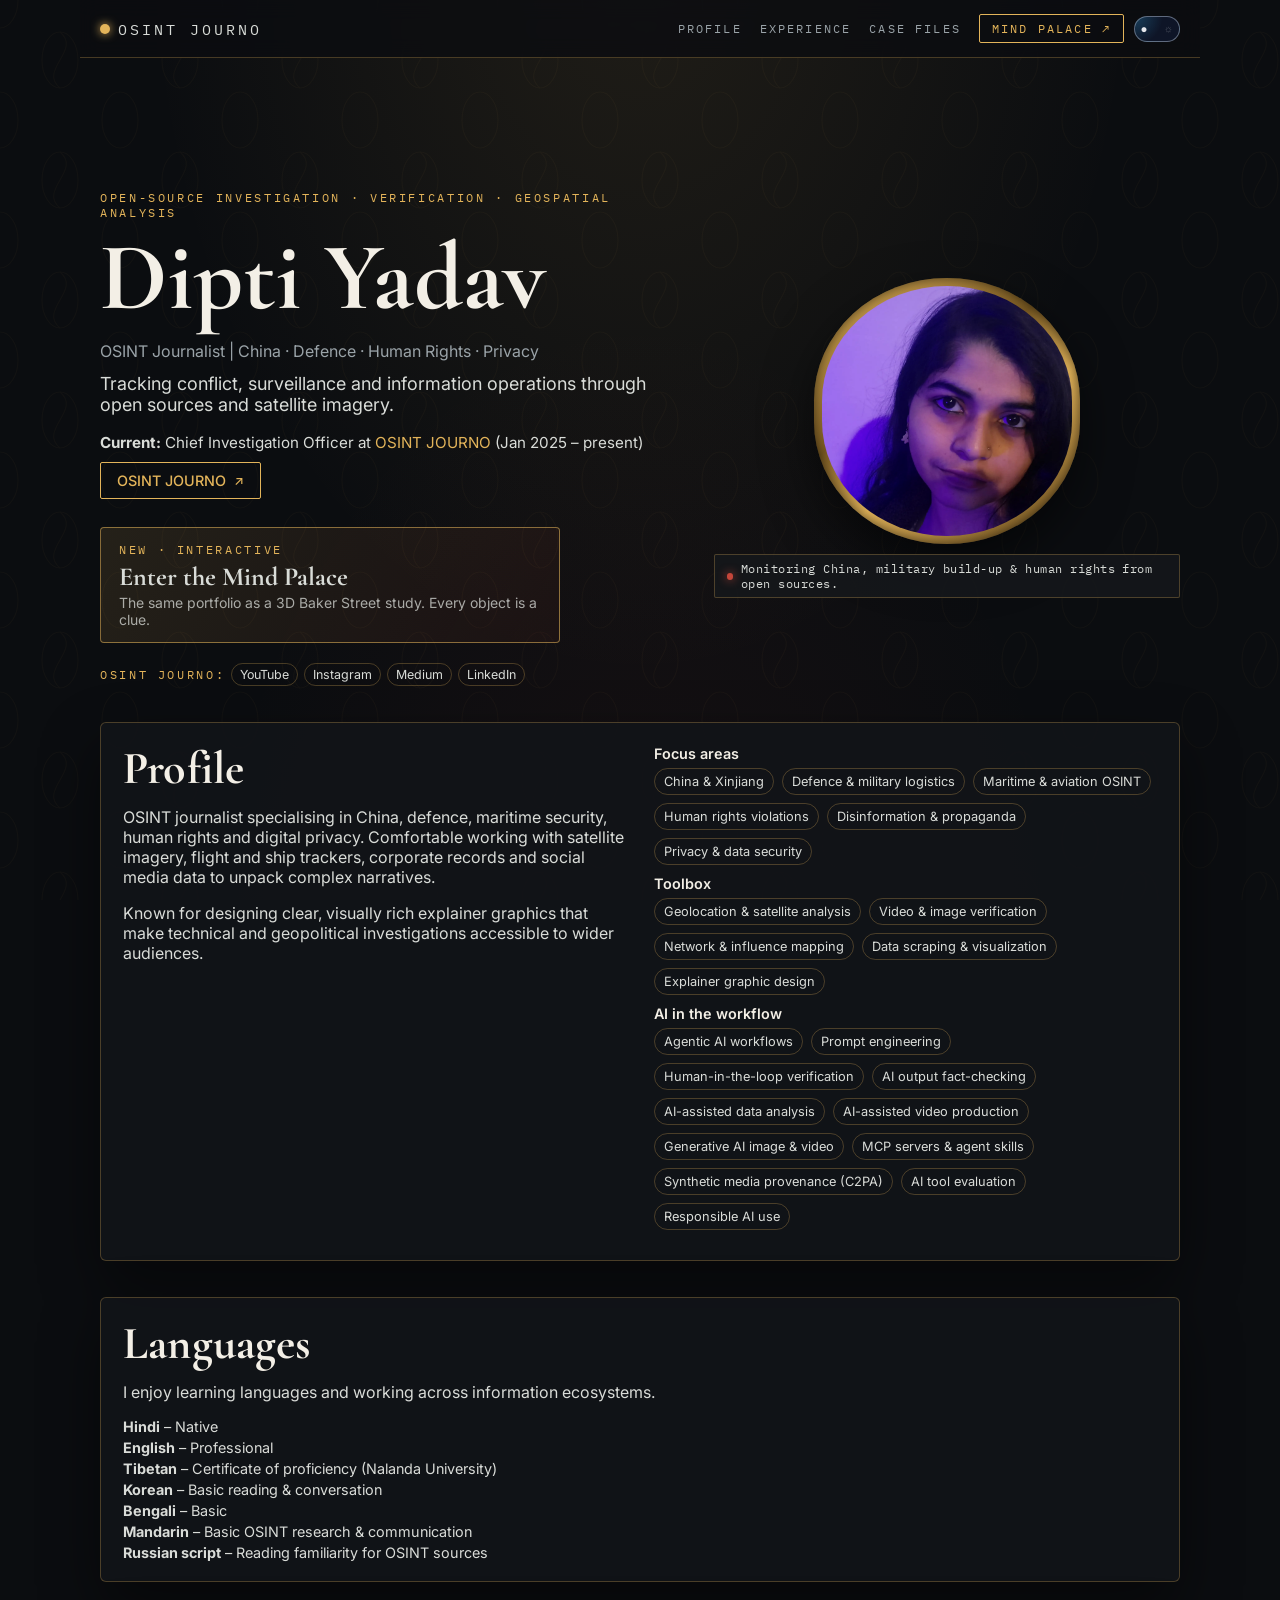
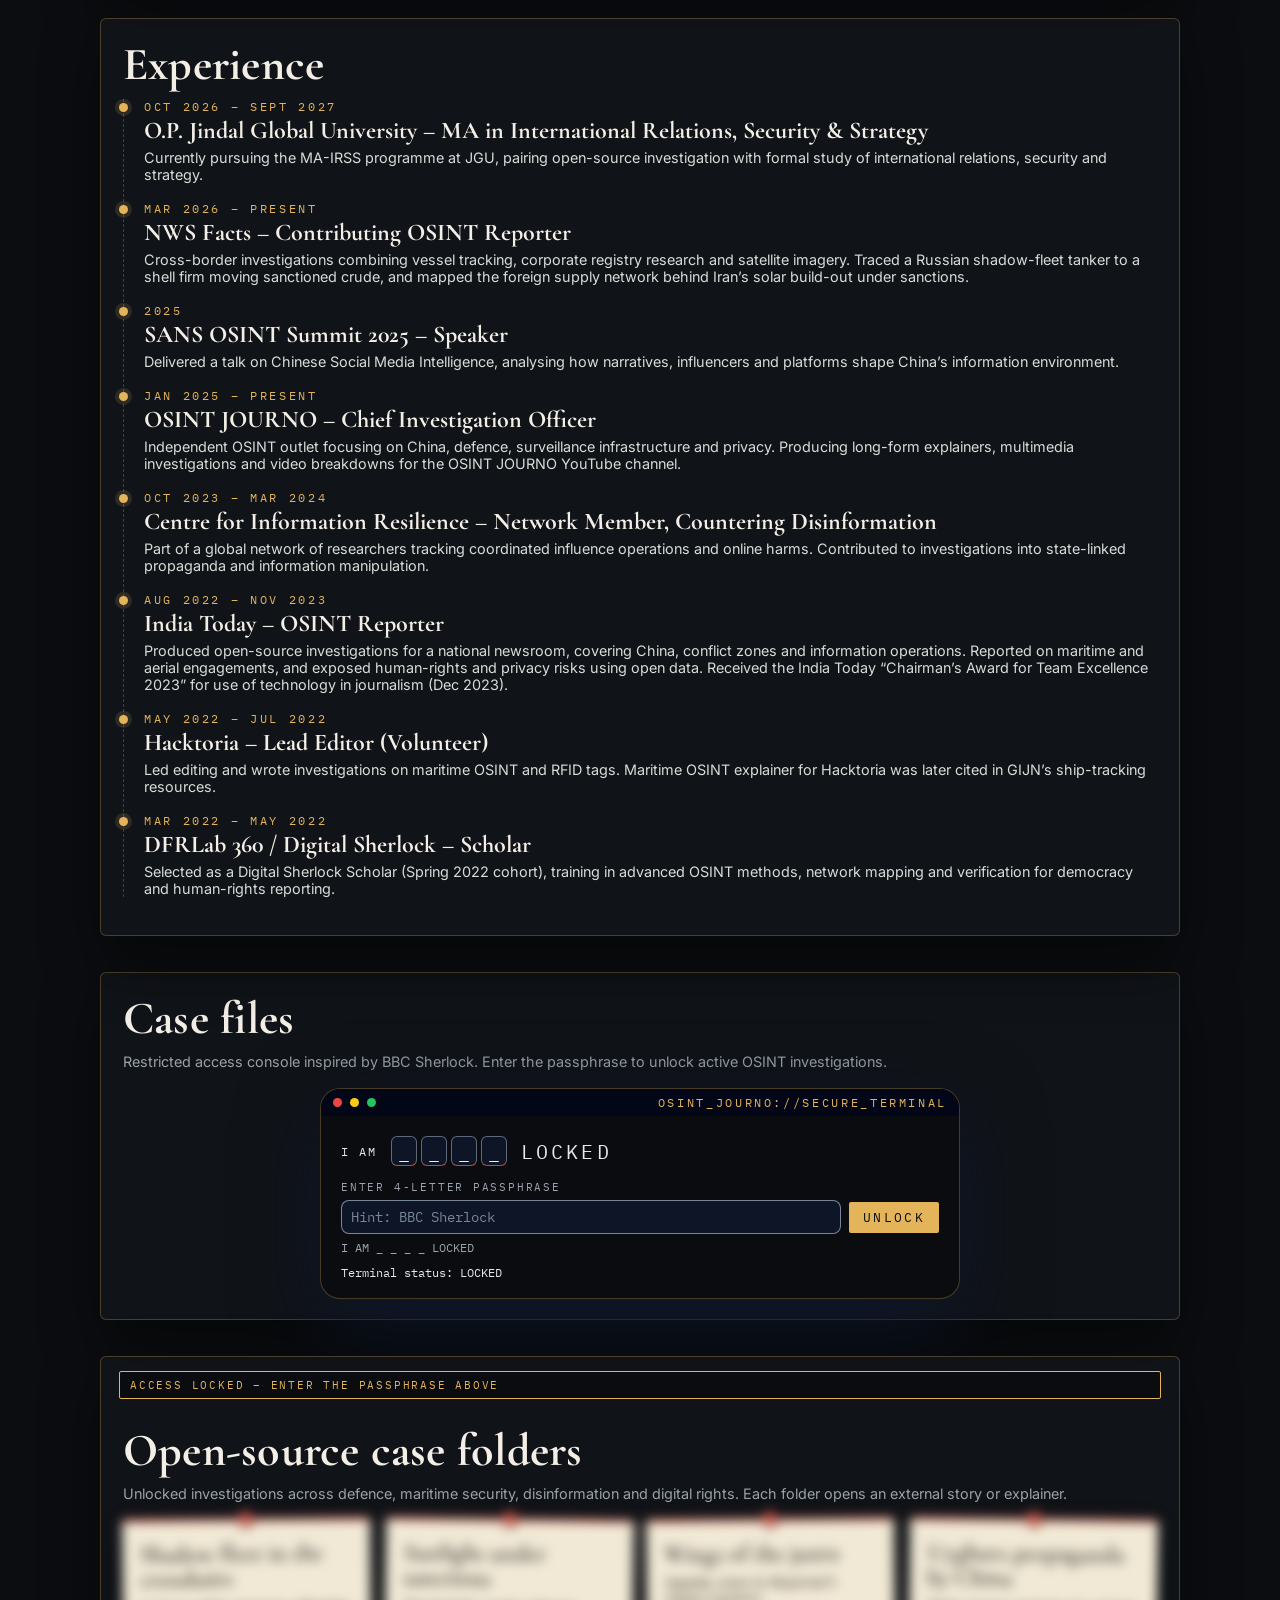
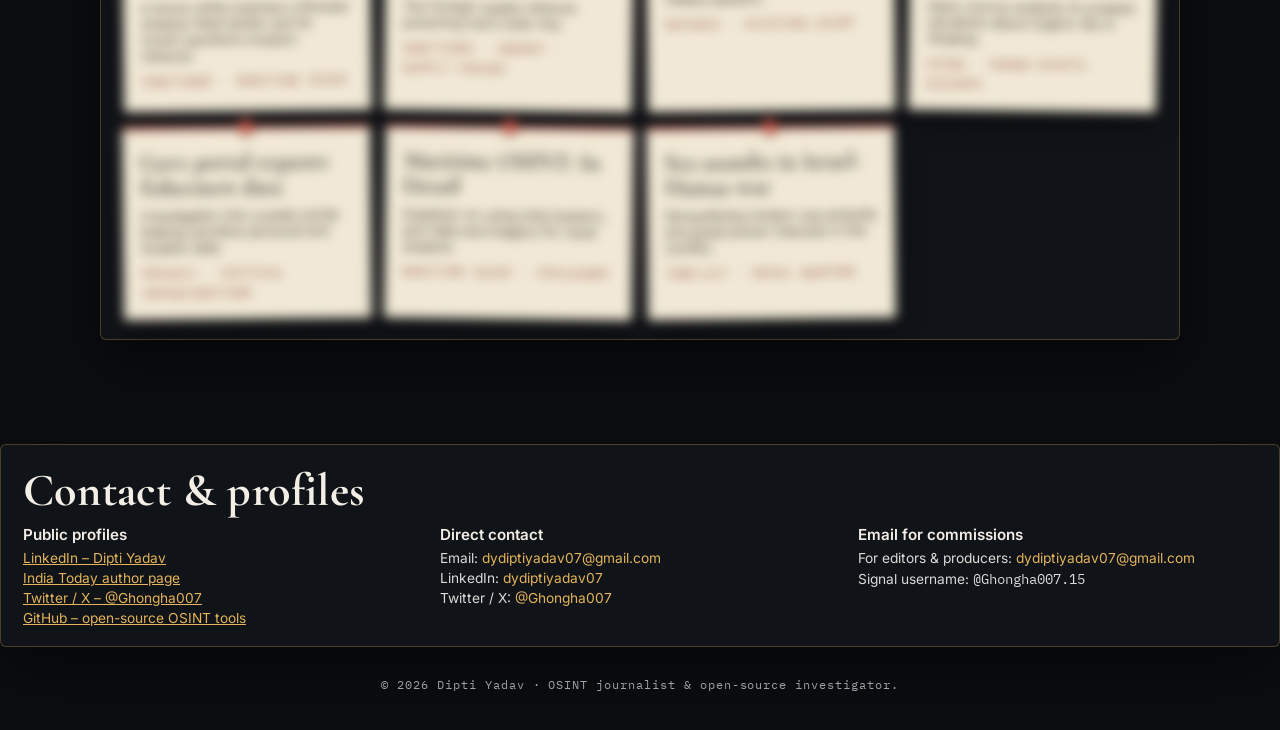
==== index.html @ 2a4a342b "Cache-bust stylesheets so browsers load the new look Co-Authored-By: Claude Opus 5.5 <noreply@anthro" ====
<!DOCTYPE html>
<html lang="en" data-theme="dark">
<head>
  <meta charset="UTF-8" />
  <meta name="viewport" content="width=device-width, initial-scale=1" />
  <title>Dipti Yadav | OSINT Journalist &amp; Open-Source Investigator</title>
  <link rel="preconnect" href="https://fonts.googleapis.com" />
  <link rel="preconnect" href="https://fonts.gstatic.com" crossorigin />
  <link href="https://fonts.googleapis.com/css2?family=Cormorant+Garamond:ital,wght@0,500;0,700;1,500&amp;family=Inter:wght@400;500;600;700&amp;family=IBM+Plex+Mono:wght@400;500&amp;display=swap" rel="stylesheet" />
  <link rel="stylesheet" href="styles.css?v=bakerstreet-1" />
</head>
<body>
  <header class="top-nav">
    <div class="logo-mark">
      <span class="logo-dot"></span>
      <span class="logo-text">OSINT JOURNO</span>
    </div>
    <nav class="nav-links">
      <a href="#profile">Profile</a>
      <a href="#experience">Experience</a>
      <a href="#cases-lock">Case files</a>
      <a class="nav-palace" href="baker-street/">Mind Palace ↗</a>
    </nav>
    <button class="theme-toggle" id="theme-toggle" aria-label="Toggle dark or light mode">
      <span class="theme-icon theme-icon--moon">●</span>
      <span class="theme-icon theme-icon--sun">☼</span>
    </button>
  </header>

  <main>
    <section class="hero" id="top">
      <div class="hero-text">
        <p class="eyebrow">Open-Source Investigation · Verification · Geospatial Analysis</p>
        <h1>Dipti Yadav</h1>
        <p class="role">OSINT Journalist | China · Defence · Human Rights · Privacy</p>
        <p class="tagline">Tracking conflict, surveillance and information operations through open sources and satellite imagery.</p>
        <div class="hero-meta">
          <p class="current-role"><strong>Current:</strong> Chief Investigation Officer at <span class="highlight">OSINT JOURNO</span> (Jan 2025 – present)</p>
          <a class="primary-link" href="https://www.osintjourno.com/" target="_blank" rel="noopener noreferrer">
            OSINT JOURNO
          </a>
          <a class="palace-link" href="baker-street/">
            <span class="palace-kicker">New · interactive</span>
            <span class="palace-title">Enter the Mind Palace</span>
            <span class="palace-sub">The same portfolio as a 3D Baker Street study. Every object is a clue.</span>
          </a>
          <div class="org-social">
            <span class="org-label">OSINT JOURNO:</span>
            <a class="pill-link" href="https://youtube.com/@osint_journo" target="_blank" rel="noopener noreferrer">YouTube</a>
            <a class="pill-link" href="https://www.instagram.com/osint_journo/" target="_blank" rel="noopener noreferrer">Instagram</a>
            <a class="pill-link" href="https://medium.com/osint-journo" target="_blank" rel="noopener noreferrer">Medium</a>
            <a class="pill-link" href="https://www.linkedin.com/company/osint-journo" target="_blank" rel="noopener noreferrer">LinkedIn</a>
          </div>
        </div>
      </div>
      <div class="hero-photo">
        <div class="photo-frame">
          <img src="diptiya.jpg" alt="Portrait of Dipti Yadav" loading="lazy" />
        </div>
        <div class="photo-caption">
          <span class="dot dot--live"></span>
          <span>Monitoring China, military build-up &amp; human rights from open sources.</span>
        </div>
      </div>
    </section>

    <section id="profile" class="panel panel--split">
      <div>
        <h2>Profile</h2>
        <p>OSINT journalist specialising in China, defence, maritime security, human rights and digital privacy. Comfortable working with satellite imagery, flight and ship trackers, corporate records and social media data to unpack complex narratives.</p>
        <p>Known for designing clear, visually rich explainer graphics that make technical and geopolitical investigations accessible to wider audiences.</p>
      </div>
      <div class="chip-grid">
        <h3>Focus areas</h3>
        <div class="chip-row">
          <span class="chip">China &amp; Xinjiang</span>
          <span class="chip">Defence &amp; military logistics</span>
          <span class="chip">Maritime &amp; aviation OSINT</span>
          <span class="chip">Human rights violations</span>
          <span class="chip">Disinformation &amp; propaganda</span>
          <span class="chip">Privacy &amp; data security</span>
        </div>
        <h3>Toolbox</h3>
        <div class="chip-row">
          <span class="chip">Geolocation &amp; satellite analysis</span>
          <span class="chip">Video &amp; image verification</span>
          <span class="chip">Network &amp; influence mapping</span>
          <span class="chip">Data scraping &amp; visualization</span>
          <span class="chip">Explainer graphic design</span>
        </div>
        <h3>AI in the workflow</h3>
        <div class="chip-row">
          <span class="chip">Agentic AI workflows</span>
          <span class="chip">Prompt engineering</span>
          <span class="chip">Human-in-the-loop verification</span>
          <span class="chip">AI output fact-checking</span>
          <span class="chip">AI-assisted data analysis</span>
          <span class="chip">AI-assisted video production</span>
          <span class="chip">Generative AI image &amp; video</span>
          <span class="chip">MCP servers &amp; agent skills</span>
          <span class="chip">Synthetic media provenance (C2PA)</span>
          <span class="chip">AI tool evaluation</span>
          <span class="chip">Responsible AI use</span>
        </div>
      </div>
    </section>

    <section id="languages" class="panel panel--languages">
      <div>
        <h2>Languages</h2>
        <p>I enjoy learning languages and working across information ecosystems.</p>
        <ul class="language-list">
          <li><strong>Hindi</strong> – Native</li>
          <li><strong>English</strong> – Professional</li>
          <li><strong>Tibetan</strong> – Certificate of proficiency (Nalanda University)</li>
          <li><strong>Korean</strong> – Basic reading &amp; conversation</li>
          <li><strong>Bengali</strong> – Basic</li>
          <li><strong>Mandarin</strong> – Basic OSINT research &amp; communication</li>
          <li><strong>Russian script</strong> – Reading familiarity for OSINT sources</li>
        </ul>
      </div>
    </section>

    <section id="experience" class="panel panel--timeline">
      <h2>Experience</h2>
      <ol class="timeline">
        <li class="timeline-item">
          <div class="timeline-date">Oct 2026 – Sept 2027</div>
          <div class="timeline-content">
            <h3>O.P. Jindal Global University – MA in International Relations, Security &amp; Strategy</h3>
            <p>Currently pursuing the MA-IRSS programme at JGU, pairing open-source investigation with formal study of international relations, security and strategy.</p>
          </div>
        </li>
        <li class="timeline-item">
          <div class="timeline-date">Mar 2026 – Present</div>
          <div class="timeline-content">
            <h3>NWS Facts – Contributing OSINT Reporter</h3>
            <p>Cross-border investigations combining vessel tracking, corporate registry research and satellite imagery. Traced a Russian shadow-fleet tanker to a shell firm moving sanctioned crude, and mapped the foreign supply network behind Iran’s solar build-out under sanctions.</p>
          </div>
        </li>
        <li class="timeline-item">
          <div class="timeline-date">2025</div>
          <div class="timeline-content">
            <h3>SANS OSINT Summit 2025 – Speaker</h3>
            <p>Delivered a talk on Chinese Social Media Intelligence, analysing how narratives, influencers and platforms shape China’s information environment.</p>
          </div>
        </li>
        <li class="timeline-item">
          <div class="timeline-date">Jan 2025 – Present</div>
          <div class="timeline-content">
            <h3>OSINT JOURNO – Chief Investigation Officer</h3>
            <p>Independent OSINT outlet focusing on China, defence, surveillance infrastructure and privacy. Producing long-form explainers, multimedia investigations and video breakdowns for the OSINT JOURNO YouTube channel.</p>
          </div>
        </li>
        <li class="timeline-item">
          <div class="timeline-date">Oct 2023 – Mar 2024</div>
          <div class="timeline-content">
            <h3>Centre for Information Resilience – Network Member, Countering Disinformation</h3>
            <p>Part of a global network of researchers tracking coordinated influence operations and online harms. Contributed to investigations into state-linked propaganda and information manipulation.</p>
          </div>
        </li>
        <li class="timeline-item">
          <div class="timeline-date">Aug 2022 – Nov 2023</div>
          <div class="timeline-content">
            <h3>India Today – OSINT Reporter</h3>
            <p>Produced open-source investigations for a national newsroom, covering China, conflict zones and information operations. Reported on maritime and aerial engagements, and exposed human-rights and privacy risks using open data. Received the India Today “Chairman’s Award for Team Excellence 2023” for use of technology in journalism (Dec 2023).</p>
          </div>
        </li>
        <li class="timeline-item">
          <div class="timeline-date">May 2022 – Jul 2022</div>
          <div class="timeline-content">
            <h3>Hacktoria – Lead Editor (Volunteer)</h3>
            <p>Led editing and wrote investigations on maritime OSINT and RFID tags. Maritime OSINT explainer for Hacktoria was later cited in <a href="https://gijn.org/resource/tracking-ships-at-sea/" target="_blank" rel="noopener noreferrer">GIJN’s ship-tracking resources</a>.</p>
          </div>
        </li>
        <li class="timeline-item">
          <div class="timeline-date">Mar 2022 – May 2022</div>
          <div class="timeline-content">
            <h3>DFRLab 360 / Digital Sherlock – Scholar</h3>
            <p>Selected as a Digital Sherlock Scholar (Spring 2022 cohort), training in advanced OSINT methods, network mapping and verification for democracy and human-rights reporting.</p>
          </div>
        </li>
      </ol>
    </section>

    <section id="cases-lock" class="panel panel--lock">
      <div class="lock-header">
        <h2>Case files</h2>
        <p>Restricted access console inspired by BBC Sherlock. Enter the passphrase to unlock active OSINT investigations.</p>
      </div>
      <div class="terminal-monitor">
        <div class="monitor-frame">
          <div class="monitor-topbar">
            <span class="led led--red"></span>
            <span class="led led--amber"></span>
            <span class="led led--green"></span>
            <span class="monitor-title">OSINT_JOURNO://SECURE_TERMINAL</span>
          </div>
          <div class="monitor-screen">
            <div class="sherlocked">
              <p class="sherlocked-prefix">I AM</p>
              <div class="sherlocked-grid" aria-hidden="true">
                <span class="letter-slot">_</span>
                <span class="letter-slot">_</span>
                <span class="letter-slot">_</span>
                <span class="letter-slot">_</span>
                <span class="locked-word">LOCKED</span>
              </div>
            </div>
            <form id="unlock-form" class="unlock-form" autocomplete="off">
              <label for="passcode">Enter 4-letter passphrase</label>
              <div class="unlock-row">
                <input type="password" id="passcode" name="passcode" maxlength="4" placeholder="Hint: BBC Sherlock" required />
                <button type="submit">Unlock</button>
              </div>
              <p class="hint">I AM&nbsp;<span class="hint-underscore">_ _ _ _</span>&nbsp;LOCKED</p>
            </form>
            <p class="lock-status" id="lock-status">Terminal status: LOCKED</p>
          </div>
        </div>
      </div>
    </section>

    <section id="case-files" class="panel panel--cases is-locked">
      <h2>Open-source case folders</h2>
      <p class="cases-intro">Unlocked investigations across defence, maritime security, disinformation and digital rights. Each folder opens an external story or explainer.</p>
      <div class="folder-grid">
        <a class="folder" href="https://www.nwsfacts.com/osint/shadow-fleet-in-the-crosshairs-a-drone-strike-exposes-a-global-sanctions-evasion-network" target="_blank" rel="noopener noreferrer">
          <div class="folder-icon">
            <span class="folder-tab"></span>
            <span class="folder-body"></span>
          </div>
          <div class="folder-text">
            <h3>Shadow fleet in the crosshairs</h3>
            <p>A drone strike exposes a Russian shadow-fleet tanker and its covert sanctions-evasion network.</p>
            <span class="folder-tag">Sanctions · Maritime OSINT</span>
          </div>
        </a>

        <a class="folder" href="https://www.nwsfacts.com/osint/sunlight-under-sanctions-the-foreign-network-powering-irans-solar-rise" target="_blank" rel="noopener noreferrer">
          <div class="folder-icon">
            <span class="folder-tab"></span>
            <span class="folder-body"></span>
          </div>
          <div class="folder-text">
            <h3>Sunlight under sanctions</h3>
            <p>The foreign supply network powering Iran’s solar rise.</p>
            <span class="folder-tag">Sanctions · Energy · Supply chains</span>
          </div>
        </a>

        <a class="folder" href="https://medium.com/osint-journo/wings-of-the-junta-satellite-clues-to-myanmars-military-backers-c526998a5444" target="_blank" rel="noopener noreferrer">
          <div class="folder-icon">
            <span class="folder-tab"></span>
            <span class="folder-body"></span>
          </div>
          <div class="folder-text">
            <h3>Wings of the junta</h3>
            <p>Satellite clues to Myanmar’s military backers.</p>
            <span class="folder-tag">Defence · Aviation OSINT</span>
          </div>
        </a>

        <a class="folder" href="https://www.indiatoday.in/amp/world/story/china-propaganda-videos-uyghurs-youtube-2005919-2022-09-28" target="_blank" rel="noopener noreferrer">
          <div class="folder-icon">
            <span class="folder-tab"></span>
            <span class="folder-body"></span>
          </div>
          <div class="folder-text">
            <h3>Uyghurs propaganda by China</h3>
            <p>Open-source analysis of scripted narratives about Uyghur life in Xinjiang.</p>
            <span class="folder-tag">China · Human rights · Disinfo</span>
          </div>
        </a>

        <a class="folder" href="https://medium.com/osint-journo/realcraft-portal-exposes-sensitive-fishermen-data-raising-major-privacy-and-security-alarms-55a81954d3d6" target="_blank" rel="noopener noreferrer">
          <div class="folder-icon">
            <span class="folder-tab"></span>
            <span class="folder-body"></span>
          </div>
          <div class="folder-text">
            <h3>Govt portal exposes fishermen data</h3>
            <p>Investigation into a public portal leaking sensitive personal and location data.</p>
            <span class="folder-tag">Privacy · Critical infrastructure</span>
          </div>
        </a>

        <a class="folder" href="https://medium.com/osint-journo/maritime-osint-in-detail-part-ii-6b6c1a420129" target="_blank" rel="noopener noreferrer">
          <div class="folder-icon">
            <span class="folder-tab"></span>
            <span class="folder-body"></span>
          </div>
          <div class="folder-text">
            <h3>Maritime OSINT: In Detail</h3>
            <p>Explainer on using ship trackers, port data and imagery for naval analysis.</p>
            <span class="folder-tag">Maritime OSINT · Explainer</span>
          </div>
        </a>

        <a class="folder" href="https://www.indiatoday.in/world/story/sea-assaults-israel-hamas-war-us-russia-china-support-warfare-2457977-2023-11-04" target="_blank" rel="noopener noreferrer">
          <div class="folder-icon">
            <span class="folder-tab"></span>
            <span class="folder-body"></span>
          </div>
          <div class="folder-text">
            <h3>Sea assaults in Israel-Hamas war</h3>
            <p>Demystifying modern sea assaults and great-power interests in the conflict.</p>
            <span class="folder-tag">Conflict · Naval warfare</span>
          </div>
        </a>
      </div>
    </section>
  </main>

  <section id="contact" class="panel panel--contact">
    <h2>Contact &amp; profiles</h2>
    <div class="contact-grid">
      <div class="contact-block">
        <h3>Public profiles</h3>
        <ul class="contact-list">
          <li><a href="https://in.linkedin.com/in/dydiptiyadav07" target="_blank" rel="noopener noreferrer">LinkedIn – Dipti Yadav</a></li>
          <li><a href="https://www.indiatoday.in/author/dipti-yadav" target="_blank" rel="noopener noreferrer">India Today author page</a></li>
          <li><a href="https://x.com/Ghongha007" target="_blank" rel="noopener noreferrer">Twitter / X – @Ghongha007</a></li>
          <li><a href="https://github.com/Ghongha007" target="_blank" rel="noopener noreferrer">GitHub – open-source OSINT tools</a></li>
        </ul>
      </div>
      <div class="contact-block">
        <h3>Direct contact</h3>
        <p class="contact-detail">Email: <a href="mailto:dydiptiyadav07@gmail.com">dydiptiyadav07@gmail.com</a></p>
        <p class="contact-detail">LinkedIn: <a href="https://in.linkedin.com/in/dydiptiyadav07" target="_blank" rel="noopener noreferrer">dydiptiyadav07</a></p>
        <p class="contact-detail">Twitter / X: <a href="https://x.com/Ghongha007" target="_blank" rel="noopener noreferrer">@Ghongha007</a></p>
      </div>
      <div class="contact-block">
        <h3>Email for commissions</h3>
        <p class="contact-detail">For editors &amp; producers: <a href="mailto:dydiptiyadav07@gmail.com">dydiptiyadav07@gmail.com</a></p>
        <p class="contact-detail">Signal username: <span class="mono">@Ghongha007.15</span></p>
      </div>
    </div>
  </section>

  <footer class="site-footer">
    <p>© <span id="year"></span> Dipti Yadav · OSINT journalist &amp; open-source investigator.</p>
  </footer>

  <script src="script.js"></script>
</body>
</html>
---- styles.css ----
:root {
  --font-sans: "Space Grotesk", system-ui, -apple-system, BlinkMacSystemFont, "Segoe UI", sans-serif;
  --font-mono: "IBM Plex Mono", ui-monospace, SFMono-Regular, Menlo, Monaco, Consolas, "Liberation Mono", "Courier New", monospace;

  --radius-lg: 18px;
  --radius-md: 12px;
  --border-subtle: 1px solid rgba(148, 163, 184, 0.4);

  --shadow-soft: 0 18px 60px rgba(15, 23, 42, 0.65);
}

html[data-theme="dark"] {
  --bg: radial-gradient(circle at top, #0b1120 0, #020617 55%, #000 100%);
  --bg-elevated: rgba(15, 23, 42, 0.95);
  --bg-soft: rgba(15, 23, 42, 0.75);
  --text: #e5e7eb;
  --text-strong: #f9fafb;
  --muted: #9ca3af;
  --accent: #38bdf8;
  --accent-soft: rgba(56, 189, 248, 0.18);
  --accent-strong: #f97316;
  --border: rgba(148, 163, 184, 0.55);
}

html[data-theme="light"] {
  --bg: radial-gradient(circle at top, #e0f2fe 0, #f9fafb 55%, #e5e7eb 100%);
  --bg-elevated: rgba(255, 255, 255, 0.96);
  --bg-soft: rgba(241, 245, 249, 0.9);
  --text: #111827;
  --text-strong: #020617;
  --muted: #4b5563;
  --accent: #0f766e;
  --accent-soft: rgba(15, 118, 110, 0.12);
  --accent-strong: #b91c1c;
  --border: rgba(148, 163, 184, 0.5);
}

* {
  box-sizing: border-box;
}

body {
  margin: 0;
  min-height: 100vh;
  font-family: var(--font-sans);
  color: var(--text);
  background: var(--bg);
  background-attachment: fixed;
  -webkit-font-smoothing: antialiased;
}

img {
  max-width: 100%;
  display: block;
}

a {
  color: inherit;
  text-decoration: none;
}

a:hover {
  text-decoration: underline;
}

main {
  padding: 96px 20px 72px;
  max-width: 1120px;
  margin: 0 auto;
}

/* Top navigation --------------------------------------------------------- */

.top-nav {
  position: sticky;
  top: 0;
  z-index: 20;
  display: flex;
  align-items: center;
  justify-content: flex-start;
  padding: 14px 20px;
  max-width: 1120px;
  margin: 0 auto;
  backdrop-filter: blur(16px);
  background: linear-gradient(to bottom, rgba(15, 23, 42, 0.9), rgba(15, 23, 42, 0.6));
  border-bottom: 1px solid rgba(148, 163, 184, 0.35);
}

html[data-theme="light"] .top-nav {
  background: linear-gradient(to bottom, rgba(248, 250, 252, 0.98), rgba(248, 250, 252, 0.9));
}

.logo-mark {
  display: flex;
  align-items: center;
  gap: 8px;
  font-family: var(--font-mono);
  font-size: 0.95rem;
  letter-spacing: 0.12em;
  text-transform: uppercase;
}

.logo-dot {
  width: 10px;
  height: 10px;
  border-radius: 999px;
  background: radial-gradient(circle at 30% 30%, #fbbf24, #e11d48 60%, transparent 70%);
  box-shadow: 0 0 16px rgba(248, 250, 252, 0.9);
}

.nav-links {
  display: flex;
  align-items: center;
  gap: 18px;
  font-size: 0.9rem;
  margin-left: auto;
  margin-right: 10px;
}

.nav-links a {
  position: relative;
  text-transform: uppercase;
  letter-spacing: 0.18em;
  color: var(--muted);
}

.nav-links a::after {
  content: "";
  position: absolute;
  left: 0;
  bottom: -4px;
  width: 0;
  height: 2px;
  background: linear-gradient(90deg, var(--accent), var(--accent-strong));
  transition: width 0.18s ease-out;
}

.nav-links a:hover {
  color: var(--text-strong);
}

.nav-links a:hover::after {
  width: 100%;
}

.theme-toggle {
  border-radius: 999px;
  border: 1px solid rgba(148, 163, 184, 0.6);
  background: radial-gradient(circle at 0 0, rgba(56, 189, 248, 0.25), transparent 55%), rgba(15, 23, 42, 0.95);
  color: #e5e7eb;
  width: 46px;
  height: 26px;
  display: flex;
  align-items: center;
  justify-content: space-between;
  padding: 0 6px;
  cursor: pointer;
}

.theme-icon {
  font-size: 0.63rem;
  opacity: 0.3;
  transition: opacity 0.18s ease-out, transform 0.18s ease-out;
}

html[data-theme="dark"] .theme-icon--moon,
html[data-theme="light"] .theme-icon--sun {
  opacity: 1;
  transform: scale(1.15);
}

html[data-theme="light"] .theme-toggle {
  background: radial-gradient(circle at 100% 0, rgba(234, 179, 8, 0.25), transparent 55%), rgba(248, 250, 252, 0.98);
  color: #020617;
}

/* Hero ------------------------------------------------------------------- */

.hero {
  display: grid;
  grid-template-columns: minmax(0, 3fr) minmax(0, 2.4fr);
  gap: 32px;
  align-items: center;
  margin-top: 36px;
}

.eyebrow {
  font-family: var(--font-mono);
  font-size: 0.8rem;
  letter-spacing: 0.16em;
  text-transform: uppercase;
  color: var(--muted);
  margin: 0 0 12px;
}

.hero h1 {
  font-size: clamp(2.4rem, 3vw, 3rem);
  letter-spacing: 0.02em;
  margin: 0 0 4px;
  color: var(--text-strong);
}

.role {
  font-size: 1rem;
  margin: 0 0 12px;
  color: var(--muted);
}

.tagline {
  margin: 0 0 18px;
  max-width: 36rem;
}

.highlight {
  color: var(--accent);
}

.hero-meta {
  display: flex;
  flex-direction: column;
  gap: 10px;
  margin-top: 8px;
}

.current-role {
  margin: 0;
  font-size: 0.95rem;
}

.primary-link {
  align-self: flex-start;
  display: inline-flex;
  align-items: center;
  gap: 8px;
  padding: 9px 16px;
  border-radius: 999px;
  border: 1px solid rgba(56, 189, 248, 0.7);
  background: linear-gradient(135deg, rgba(56, 189, 248, 0.15), rgba(59, 130, 246, 0.1));
  font-size: 0.9rem;
  font-weight: 500;
}

.primary-link::after {
  content: "↗";
  font-size: 0.8rem;
}

.org-social {
  display: flex;
  flex-wrap: wrap;
  align-items: center;
  gap: 6px;
  margin-top: 4px;
  font-size: 0.78rem;
  color: var(--muted);
}

.org-label {
  font-family: var(--font-mono);
  text-transform: uppercase;
  letter-spacing: 0.14em;
  font-size: 0.7rem;
}

.pill-link {
  padding: 3px 8px;
  border-radius: 999px;
  border: 1px solid rgba(148, 163, 184, 0.6);
  background: rgba(15, 23, 42, 0.9);
}

html[data-theme="light"] .pill-link {
  background: rgba(248, 250, 252, 0.96);
}

.primary-link:hover {
  text-decoration: none;
  box-shadow: 0 10px 30px rgba(56, 189, 248, 0.28);
}

.hero-photo {
  display: flex;
  flex-direction: column;
  align-items: center;
  gap: 10px;
}

.photo-frame {
  border-radius: 999px;
  padding: 4px;
  background: radial-gradient(circle at 0 0, #38bdf8, transparent 55%), radial-gradient(circle at 100% 100%, #f97316, transparent 55%);
  box-shadow: 0 18px 55px rgba(15, 23, 42, 0.9);
}

.photo-frame img {
  border-radius: 999px;
  height: 250px;
  width: 250px;
  object-fit: cover;
}

.photo-caption {
  display: inline-flex;
  align-items: center;
  gap: 8px;
  padding: 6px 12px;
  border-radius: 999px;
  border: 1px solid rgba(148, 163, 184, 0.6);
  background: rgba(15, 23, 42, 0.92);
  font-size: 0.8rem;
}

html[data-theme="light"] .photo-caption {
  background: rgba(248, 250, 252, 0.96);
}

.dot {
  width: 7px;
  height: 7px;
  border-radius: 999px;
}

.dot--live {
  background: #22c55e;
  box-shadow: 0 0 0 4px rgba(34, 197, 94, 0.35);
}

/* Shared panels ---------------------------------------------------------- */

.panel {
  margin-top: 36px;
  padding: 22px 22px 20px;
  border-radius: var(--radius-lg);
  border: var(--border-subtle);
  border-color: var(--border);
  background: radial-gradient(circle at top left, rgba(56, 189, 248, 0.1), transparent 55%),
    radial-gradient(circle at bottom right, rgba(248, 250, 252, 0.05), transparent 60%), var(--bg-elevated);
  box-shadow: var(--shadow-soft);
}

.panel h2 {
  margin-top: 0;
  margin-bottom: 12px;
}

.panel--split {
  display: grid;
  grid-template-columns: minmax(0, 3fr) minmax(0, 3fr);
  gap: 28px;
}

.chip-grid h3 {
  margin: 0 0 6px;
  font-size: 0.9rem;
}

.chip-row {
  display: flex;
  flex-wrap: wrap;
  gap: 8px;
  margin-bottom: 10px;
}

.chip {
  font-size: 0.8rem;
  padding: 5px 9px;
  border-radius: 999px;
  border: 1px solid rgba(148, 163, 184, 0.6);
  background: rgba(15, 23, 42, 0.9);
}

html[data-theme="light"] .chip {
  background: rgba(248, 250, 252, 0.96);
}

/* Languages -------------------------------------------------------------- */

.panel--languages {
  display: flex;
  flex-direction: column;
}

.language-list {
  list-style: none;
  padding-left: 0;
  margin: 8px 0 0;
  display: grid;
  gap: 4px;
}

.language-list li {
  font-size: 0.9rem;
}

/* Timeline --------------------------------------------------------------- */

.panel--timeline {
  position: relative;
}

.timeline {
  list-style: none;
  padding-left: 0;
  margin: 0;
  border-left: 1px dashed rgba(148, 163, 184, 0.65);
}

.timeline-item {
  position: relative;
  padding-left: 20px;
  margin-bottom: 18px;
}

.timeline-item::before {
  content: "";
  position: absolute;
  left: -5px;
  top: 4px;
  width: 9px;
  height: 9px;
  border-radius: 999px;
  background: linear-gradient(135deg, var(--accent), var(--accent-strong));
  box-shadow: 0 0 0 4px rgba(56, 189, 248, 0.2);
}

.timeline-date {
  font-family: var(--font-mono);
  font-size: 0.8rem;
  color: var(--muted);
}

.timeline-content h3 {
  margin: 2px 0 4px;
  font-size: 1rem;
}

.timeline-content p {
  margin: 0;
  font-size: 0.9rem;
}

/* Sherlock lock console -------------------------------------------------- */

.panel--lock {
  display: flex;
  flex-direction: column;
  gap: 18px;
}

.lock-header p {
  margin: 6px 0 0;
  font-size: 0.9rem;
  color: var(--muted);
}

.terminal-monitor {
  display: flex;
  justify-content: center;
}

.monitor-frame {
  width: min(640px, 100%);
  border-radius: 20px;
  border: 1px solid rgba(15, 23, 42, 0.9);
  background: radial-gradient(circle at top, #020617 0, #020617 38%, #000 100%);
  box-shadow: 0 26px 80px rgba(15, 23, 42, 0.95);
  overflow: hidden;
}

html[data-theme="light"] .monitor-frame {
  border-color: rgba(15, 23, 42, 0.8);
}

.monitor-topbar {
  display: flex;
  align-items: center;
  gap: 8px;
  padding: 6px 12px;
  background: linear-gradient(to right, #020617, #020617);
  font-family: var(--font-mono);
  font-size: 0.75rem;
  color: #9ca3af;
}

.led {
  width: 9px;
  height: 9px;
  border-radius: 999px;
}

.led--red {
  background: #ef4444;
}

.led--amber {
  background: #facc15;
}

.led--green {
  background: #22c55e;
}

.monitor-title {
  margin-left: auto;
}

.monitor-screen {
  padding: 20px 20px 18px;
  font-family: var(--font-mono);
  color: #e5e7eb;
}

.sherlocked {
  display: flex;
  align-items: center;
  gap: 14px;
  margin-bottom: 14px;
}

.sherlocked-prefix {
  margin: 0;
  letter-spacing: 0.16em;
  text-transform: uppercase;
  font-size: 0.75rem;
}

.sherlocked-grid {
  display: inline-flex;
  align-items: center;
  gap: 4px;
  font-size: 1.25rem;
}

.letter-slot {
  display: inline-flex;
  align-items: center;
  justify-content: center;
  width: 26px;
  height: 30px;
  border-radius: 6px;
  border: 1px solid rgba(148, 163, 184, 0.6);
  background: rgba(15, 23, 42, 0.9);
}

.locked-word {
  margin-left: 10px;
  letter-spacing: 0.16em;
}

.unlock-form {
  margin-top: 6px;
}

.unlock-form label {
  display: block;
  font-size: 0.7rem;
  text-transform: uppercase;
  letter-spacing: 0.16em;
  margin-bottom: 6px;
  color: #9ca3af;
}

.unlock-row {
  display: flex;
  align-items: center;
  gap: 8px;
}

.unlock-row input[type="password"] {
  flex: 1;
  padding: 7px 9px;
  border-radius: 8px;
  border: 1px solid rgba(148, 163, 184, 0.8);
  background: rgba(15, 23, 42, 0.95);
  color: #e5e7eb;
  font-family: var(--font-mono);
  font-size: 0.85rem;
}

.unlock-row input::placeholder {
  color: rgba(148, 163, 184, 0.8);
}

.unlock-row button {
  padding: 7px 14px;
  border-radius: 8px;
  border: none;
  background: linear-gradient(135deg, var(--accent), var(--accent-strong));
  color: #f9fafb;
  font-family: var(--font-mono);
  font-size: 0.8rem;
  text-transform: uppercase;
  letter-spacing: 0.18em;
  cursor: pointer;
}

.unlock-row button:disabled {
  opacity: 0.7;
  cursor: default;
}

.hint {
  margin: 6px 0 0;
  font-size: 0.75rem;
  color: #9ca3af;
}

.lock-status {
  margin: 10px 0 0;
  font-size: 0.75rem;
  color: #e5e7eb;
}

.monitor-frame--unlocked {
  animation: monitor-unlock 260ms ease-out forwards;
  border-color: rgba(22, 163, 74, 0.9);
}

.monitor-frame--error {
  animation: monitor-shake 260ms ease-out;
}

@keyframes monitor-unlock {
  0% {
    box-shadow: 0 26px 80px rgba(22, 163, 74, 0.3);
  }
  100% {
    box-shadow: 0 26px 80px rgba(22, 163, 74, 0.7);
  }
}

@keyframes monitor-shake {
  0%,
  100% {
    transform: translateX(0);
  }
  20%,
  60% {
    transform: translateX(-10px);
  }
  40%,
  80% {
    transform: translateX(6px);
  }
}

/* Case folders ----------------------------------------------------------- */

.panel--cases {
  position: relative;
}

.cases-intro {
  margin-top: 4px;
  font-size: 0.9rem;
  color: var(--muted);
}

.folder-grid {
  margin-top: 16px;
  display: grid;
  grid-template-columns: repeat(auto-fit, minmax(240px, 1fr));
  gap: 14px;
}

.folder {
  position: relative;
  display: flex;
  gap: 10px;
  padding: 10px 10px 12px;
  border-radius: var(--radius-md);
  border: 1px solid rgba(148, 163, 184, 0.7);
  background: radial-gradient(circle at top left, rgba(56, 189, 248, 0.16), transparent 55%), var(--bg-soft);
  cursor: pointer;
  transition: transform 0.15s ease-out, box-shadow 0.15s ease-out, border-color 0.15s ease-out;
}

.folder:hover {
  text-decoration: none;
  transform: translateY(-3px);
  box-shadow: 0 14px 40px rgba(15, 23, 42, 0.8);
  border-color: var(--accent);
}

.folder-icon {
  position: relative;
  width: 36px;
  flex-shrink: 0;
}

.folder-tab {
  position: absolute;
  top: 0;
  left: 0;
  width: 24px;
  height: 10px;
  border-radius: 6px 6px 2px 2px;
  background: linear-gradient(135deg, #eab308, #f97316);
}

.folder-body {
  position: absolute;
  top: 6px;
  left: 0;
  width: 36px;
  height: 26px;
  border-radius: 4px;
  background: linear-gradient(145deg, #0f172a, #020617);
}

html[data-theme="light"] .folder-body {
  background: linear-gradient(145deg, #0f172a, #1f2937);
}

.folder-text h3 {
  margin: 0 0 4px;
  font-size: 0.95rem;
  color: var(--text-strong);
}

.folder-text p {
  margin: 0 0 6px;
  font-size: 0.82rem;
  color: var(--muted);
}

.folder-tag {
  font-size: 0.75rem;
  font-family: var(--font-mono);
  padding: 3px 7px;
  border-radius: 999px;
  background: rgba(15, 23, 42, 0.9);
  border: 1px solid rgba(148, 163, 184, 0.7);
}

html[data-theme="light"] .folder-tag {
  background: rgba(248, 250, 252, 0.96);
}

.panel--cases.is-locked .folder-grid {
  filter: blur(6px);
  pointer-events: none;
}

.panel--cases.is-locked::before {
  content: "ACCESS LOCKED – enter the passphrase above";
  position: absolute;
  inset: 14px 18px auto;
  padding: 6px 10px;
  border-radius: 999px;
  font-family: var(--font-mono);
  font-size: 0.7rem;
  letter-spacing: 0.16em;
  text-transform: uppercase;
  background: linear-gradient(90deg, rgba(15, 23, 42, 0.95), rgba(15, 23, 42, 0.7));
  border: 1px solid rgba(248, 250, 252, 0.1);
}

html[data-theme="light"] .panel--cases.is-locked::before {
  background: linear-gradient(90deg, rgba(248, 250, 252, 0.98), rgba(248, 250, 252, 0.9));
}

/* Contact ---------------------------------------------------------------- */

.panel--contact {
  margin-top: 32px;
}

.contact-grid {
  display: grid;
  grid-template-columns: repeat(auto-fit, minmax(220px, 1fr));
  gap: 18px;
}

.contact-block h3 {
  margin-top: 0;
  margin-bottom: 6px;
  font-size: 0.95rem;
}

.contact-list {
  list-style: none;
  padding-left: 0;
  margin: 0;
  display: grid;
  gap: 4px;
  font-size: 0.86rem;
}

.contact-list a {
  text-decoration: underline;
}

.contact-detail {
  font-size: 0.86rem;
  margin: 0 0 4px;
}

.mono {
  font-family: var(--font-mono);
}

/* Footer ----------------------------------------------------------------- */

.site-footer {
  max-width: 1120px;
  margin: 0 auto;
  padding: 18px 20px 26px;
  font-size: 0.8rem;
  color: var(--muted);
  text-align: center;
}

/* Responsive ------------------------------------------------------------- */

@media (max-width: 880px) {
  .hero {
    grid-template-columns: minmax(0, 1fr);
  }

  .hero-photo {
    order: -1;
  }

  .panel--split {
    grid-template-columns: minmax(0, 1fr);
  }

  .top-nav {
    padding-inline: 14px;
  }

  main {
    padding-inline: 14px;
  }
}

@media (max-width: 600px) {
  .nav-links {
    display: none;
  }

  .monitor-screen {
    padding-inline: 14px;
  }

  .panel {
    padding-inline: 16px;
  }
}

/* link to the 3D Baker Street version */
.palace-link { display: block; margin: 18px 0 6px; padding: 14px 18px; border: 1px solid rgba(227, 180, 90, 0.55); border-radius: 10px; text-decoration: none; background: linear-gradient(120deg, rgba(227, 180, 90, 0.10), rgba(127, 211, 200, 0.06)); transition: transform 0.2s, border-color 0.2s; max-width: 460px; }
.palace-link:hover, .palace-link:focus-visible { transform: translateY(-2px); border-color: #e3b45a; }
.palace-kicker { display: block; font-family: "IBM Plex Mono", monospace; font-size: 11px; letter-spacing: 0.2em; text-transform: uppercase; color: #e3b45a; }
.palace-title { display: block; font-weight: 700; font-size: 19px; margin: 4px 0 2px; color: inherit; }
.palace-sub { display: block; font-size: 14px; opacity: 0.75; color: inherit; }

/* =====================================================================================================
   BAKER STREET THEME (Nov 2026): the classic layout in the look of the 3D Mind Palace (baker-street/).
   Dark = the study at night (ink, gold, teal). Light = the case notes on paper (parchment, ink, oxblood).
   The previous look is kept in styles-original-2026-11.css.
   ===================================================================================================== */
:root {
  --font-sans: "Inter", system-ui, -apple-system, "Segoe UI", sans-serif;
  --font-serif: "Cormorant Garamond", Georgia, serif;
  --radius-lg: 6px; --radius-md: 4px;
}
html[data-theme="dark"] {
  --bg: radial-gradient(ellipse at 50% -10%, rgba(227, 180, 90, 0.10), transparent 55%), radial-gradient(ellipse at 50% 120%, rgba(197, 70, 58, 0.08), transparent 50%), #0b0d10;
  --bg-elevated: rgba(18, 20, 24, 0.92); --bg-soft: rgba(22, 24, 28, 0.85);
  --text: #d9dcd8; --text-strong: #f3efe6; --muted: #9aa3a8;
  --accent: #e3b45a; --accent-soft: rgba(227, 180, 90, 0.14); --accent-strong: #c5463a; --border: rgba(227, 180, 90, 0.28);
}
html[data-theme="light"] {
  --bg: radial-gradient(ellipse at 50% 0%, #f6efdf, #ebe1c9 70%), #ebe1c9;
  --bg-elevated: rgba(250, 245, 233, 0.96); --bg-soft: rgba(244, 236, 218, 0.92);
  --text: #3a3028; --text-strong: #1f1812; --muted: #6e6153;
  --accent: #8a5a1c; --accent-soft: rgba(138, 90, 28, 0.12); --accent-strong: #9c2f24; --border: rgba(110, 85, 55, 0.35);
}
/* faint damask wallpaper behind everything, as in the study */
body { position: relative; }
body::before { content: ""; position: fixed; inset: 0; pointer-events: none; z-index: -1; opacity: 0.035;
  background-image: url("data:image/svg+xml,%3Csvg xmlns='http://www.w3.org/2000/svg' width='120' height='120'%3E%3Cg fill='none' stroke='%23e3b45a' stroke-width='1.2'%3E%3Cellipse cx='60' cy='60' rx='18' ry='28'/%3E%3Cpath d='M60 32c22 18-22 38 0 56'/%3E%3Cellipse cx='0' cy='0' rx='18' ry='28'/%3E%3Cellipse cx='120' cy='120' rx='18' ry='28'/%3E%3Cellipse cx='120' cy='0' rx='18' ry='28'/%3E%3Cellipse cx='0' cy='120' rx='18' ry='28'/%3E%3C/g%3E%3C/svg%3E"); }
html[data-theme="light"] body::before { opacity: 0.08; filter: sepia(1) brightness(0.6); }

h1, h2, .panel h2, .hero h1 { font-family: var(--font-serif); font-weight: 700; letter-spacing: 0.005em; color: var(--text-strong); }
.hero h1 { font-size: clamp(56px, 8vw, 96px); line-height: 0.95; margin: 10px 0 18px; }
.panel h2 { font-size: clamp(34px, 4vw, 46px); line-height: 1; }
h3, .timeline-content h3, .folder-text h3, .chip-grid h3, .contact-block h3 { font-family: var(--font-sans); font-weight: 600; color: var(--text-strong); }
.eyebrow, .org-label, .timeline-date, .folder-tag, .palace-kicker, .monitor-title { font-family: var(--font-mono); letter-spacing: 0.22em; text-transform: uppercase; color: var(--accent); font-size: 12px; }
.role { color: var(--muted); } .tagline { color: var(--text); font-size: 18px; }
.highlight { color: var(--accent); }

.top-nav { background: rgba(11, 13, 16, 0.82); border-bottom: 1px solid var(--border); backdrop-filter: blur(10px); }
html[data-theme="light"] .top-nav { background: rgba(244, 236, 218, 0.88); }
.logo-text { font-family: var(--font-mono); letter-spacing: 0.2em; }
.logo-dot { background: var(--accent) !important; box-shadow: 0 0 10px var(--accent); }
.nav-links a { font-family: var(--font-mono); font-size: 12px; letter-spacing: 0.18em; text-transform: uppercase; }
.nav-links a::after { background: var(--accent) !important; }
.nav-palace { border: 1px solid var(--accent); padding: 6px 12px !important; border-radius: 2px; color: var(--accent) !important; }
.nav-palace:hover { background: var(--accent); color: #0b0d10 !important; }
.nav-palace::after { display: none; }

.panel { background: var(--bg-elevated); border: 1px solid var(--border); border-radius: var(--radius-lg); box-shadow: 0 24px 60px rgba(0, 0, 0, 0.45); }
.chip, .pill-link { border: 1px solid var(--border); background: transparent; border-radius: 999px; color: var(--text); }
.chip:hover, .pill-link:hover { border-color: var(--accent); color: var(--accent); }
.primary-link { border: 1px solid var(--accent); color: var(--accent); background: transparent; border-radius: 2px; }
.primary-link:hover { background: var(--accent); color: #0b0d10; }

/* portrait in a gilt oval frame */
.photo-frame { border-radius: 50% / 46%; padding: 8px; background: linear-gradient(145deg, #e3b45a, #7a5a22 40%, #e3b45a 60%, #5a3e14); box-shadow: 0 20px 50px rgba(0, 0, 0, 0.55), inset 0 0 12px rgba(0, 0, 0, 0.6); }
.photo-frame img { border-radius: 50% / 46%; filter: sepia(0.15) contrast(1.05); }
.photo-caption { border: 1px solid var(--border); background: var(--bg-soft); border-radius: 2px; font-family: var(--font-mono); font-size: 12px; letter-spacing: 0.04em; }
.dot--live { background: var(--accent-strong) !important; box-shadow: 0 0 10px var(--accent-strong); }

/* the casebook timeline */
.timeline-item::before { background: var(--accent) !important; box-shadow: 0 0 0 4px var(--accent-soft); }
.timeline { border-left-color: var(--border) !important; }
.timeline-content h3 { font-family: var(--font-serif); font-size: 24px; font-weight: 700; }

/* case folders become pinned paper case notes */
.folder { display: block; background: #f1e9d6 !important; color: #2a2420 !important; border: 0 !important; border-top: 3px solid #c5463a !important; border-radius: 2px !important; padding: 16px 18px 18px !important; box-shadow: 0 10px 22px rgba(0, 0, 0, 0.45) !important; transform: rotate(-0.6deg); transition: transform 0.25s, box-shadow 0.25s; position: relative; }
.folder::before { content: ""; position: absolute; top: -9px; left: 50%; width: 14px; height: 14px; margin-left: -7px; border-radius: 50%; background: radial-gradient(circle at 35% 35%, #ff7a6a, #9c1f18); box-shadow: 0 2px 3px rgba(0, 0, 0, 0.5); }
.folder:nth-child(even) { transform: rotate(0.7deg); }
.folder:hover { transform: rotate(0) translateY(-3px); box-shadow: 0 16px 28px rgba(0, 0, 0, 0.5) !important; }
.folder-icon { display: none !important; }
.folder-text h3 { font-family: var(--font-serif); font-size: 24px; line-height: 1.05; color: #2a2420 !important; margin: 4px 0 8px; }
.folder-text p { color: #3a3028 !important; }
.folder-tag { color: #8a3a30 !important; background: transparent !important; border: 0 !important; padding: 0 !important; letter-spacing: 0.08em; }
.panel--cases.is-locked { padding-top: 70px; }
.panel--cases.is-locked::before { background: #0a0c0f !important; border: 1px solid var(--accent) !important; color: var(--accent); border-radius: 2px !important; }
html[data-theme="light"] .panel--cases.is-locked::before { background: #f4ecda !important; }

/* the "I AM ____ LOCKED" terminal stays a terminal, in brass */
.monitor-frame { border-color: var(--border) !important; background: #0a0c0f !important; }
.letter-slot { border-bottom-color: #c5463a !important; color: #f3efe6; }
.unlock-row button { background: var(--accent) !important; color: #0b0d10 !important; border-radius: 2px; }
.contact-list a, .contact-detail a { color: var(--accent); }
.site-footer { font-family: var(--font-mono); font-size: 12px; letter-spacing: 0.08em; }
.palace-link { border-radius: 4px; background: linear-gradient(120deg, rgba(227, 180, 90, 0.12), rgba(197, 70, 58, 0.06)); }
.palace-title { font-family: var(--font-serif); font-size: 26px; }
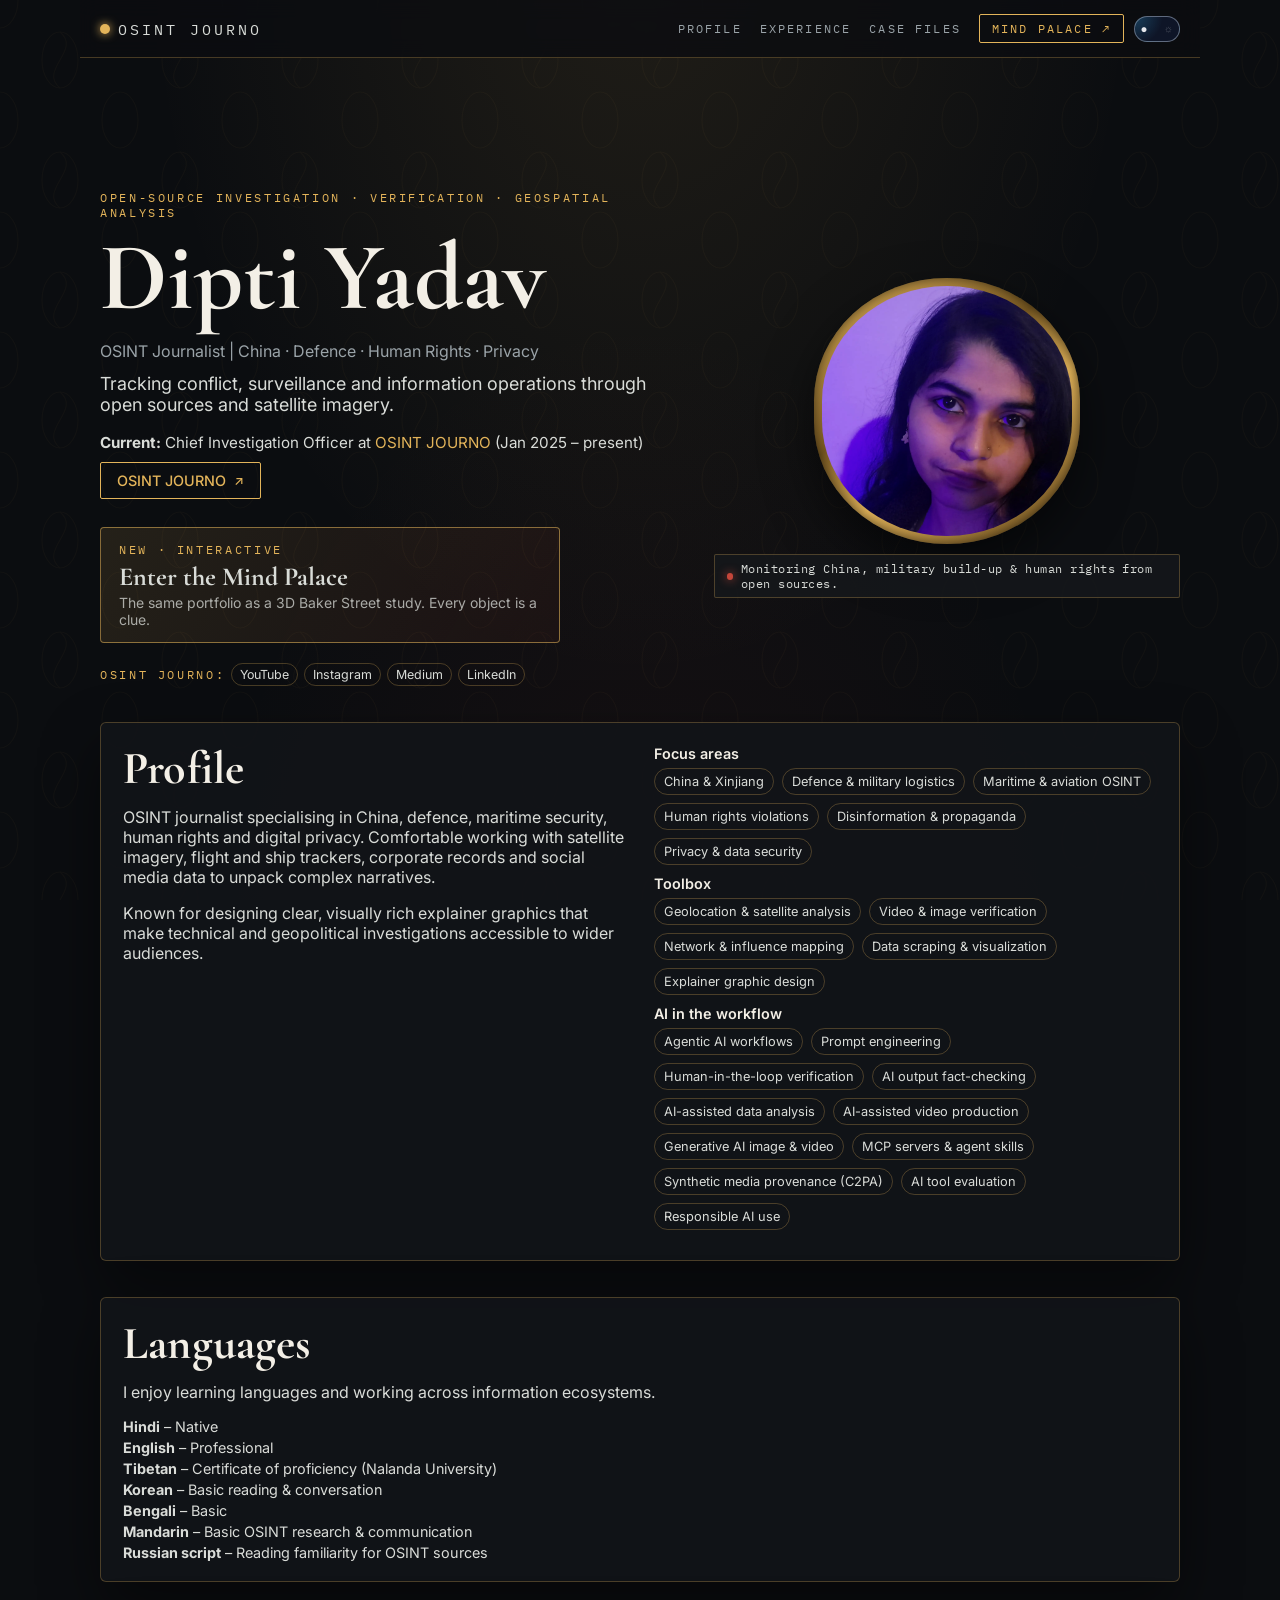
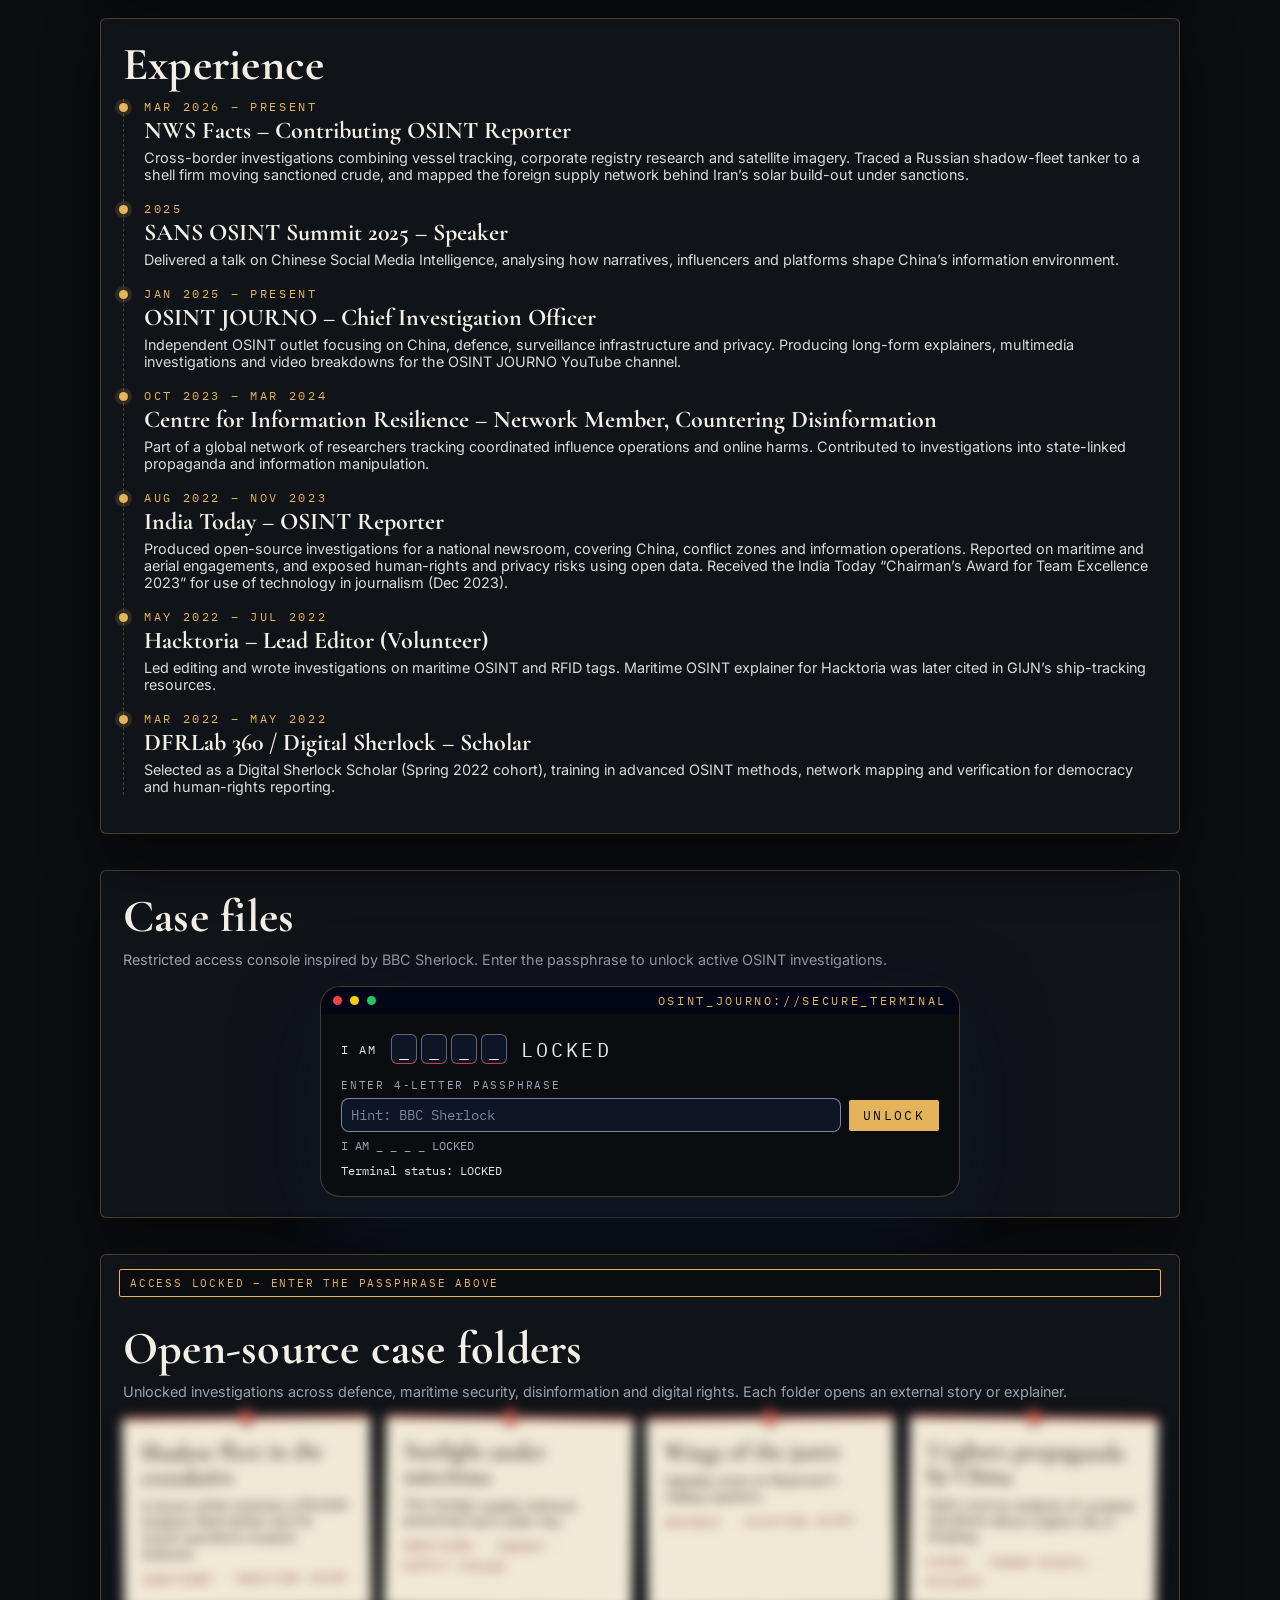
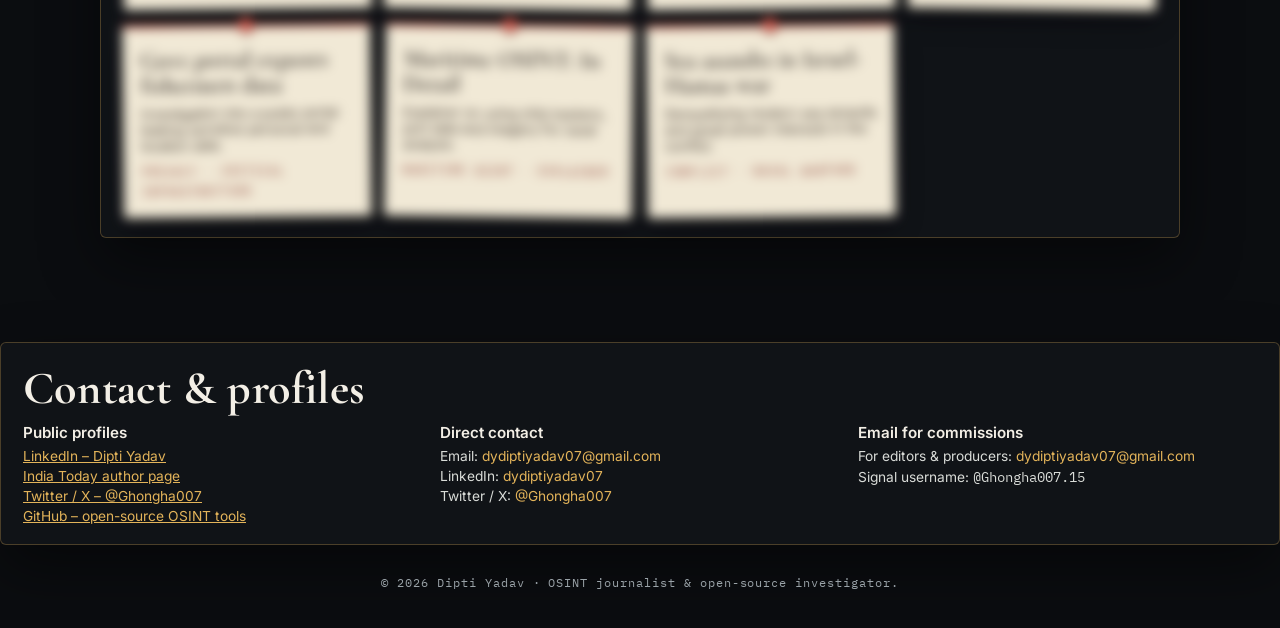
==== commit 9fa51b40: "Remove the MA from Experience Co-Authored-By: Claude Opus 5.5 <noreply@anthropic.com>" ====
--- a/index.html
+++ b/index.html
@@ -7,7 +7,7 @@
   <link rel="preconnect" href="https://fonts.googleapis.com" />
   <link rel="preconnect" href="https://fonts.gstatic.com" crossorigin />
   <link href="https://fonts.googleapis.com/css2?family=Cormorant+Garamond:ital,wght@0,500;0,700;1,500&amp;family=Inter:wght@400;500;600;700&amp;family=IBM+Plex+Mono:wght@400;500&amp;display=swap" rel="stylesheet" />
-  <link rel="stylesheet" href="styles.css?v=bakerstreet-1" />
+  <link rel="stylesheet" href="styles.css?v=bakerstreet-2" />
 </head>
 <body>
   <header class="top-nav">
@@ -125,13 +125,6 @@
       <h2>Experience</h2>
       <ol class="timeline">
         <li class="timeline-item">
-          <div class="timeline-date">Oct 2026 – Sept 2027</div>
-          <div class="timeline-content">
-            <h3>O.P. Jindal Global University – MA in International Relations, Security &amp; Strategy</h3>
-            <p>Currently pursuing the MA-IRSS programme at JGU, pairing open-source investigation with formal study of international relations, security and strategy.</p>
-          </div>
-        </li>
-        <li class="timeline-item">
           <div class="timeline-date">Mar 2026 – Present</div>
           <div class="timeline-content">
             <h3>NWS Facts – Contributing OSINT Reporter</h3>
--- a/styles.css
+++ b/styles.css
@@ -940,3 +940,7 @@
 .site-footer { font-family: var(--font-mono); font-size: 12px; letter-spacing: 0.08em; }
 .palace-link { border-radius: 4px; background: linear-gradient(120deg, rgba(227, 180, 90, 0.12), rgba(197, 70, 58, 0.06)); }
 .palace-title { font-family: var(--font-serif); font-size: 26px; }
+/* only the heading of the Mind Palace card is underlined on hover */
+.palace-link, .palace-link:hover, .palace-link:focus-visible { text-decoration: none; }
+.palace-link:hover .palace-kicker, .palace-link:hover .palace-sub { text-decoration: none; }
+.palace-link:hover .palace-title, .palace-link:focus-visible .palace-title { text-decoration: underline; text-decoration-color: var(--accent); text-underline-offset: 5px; }
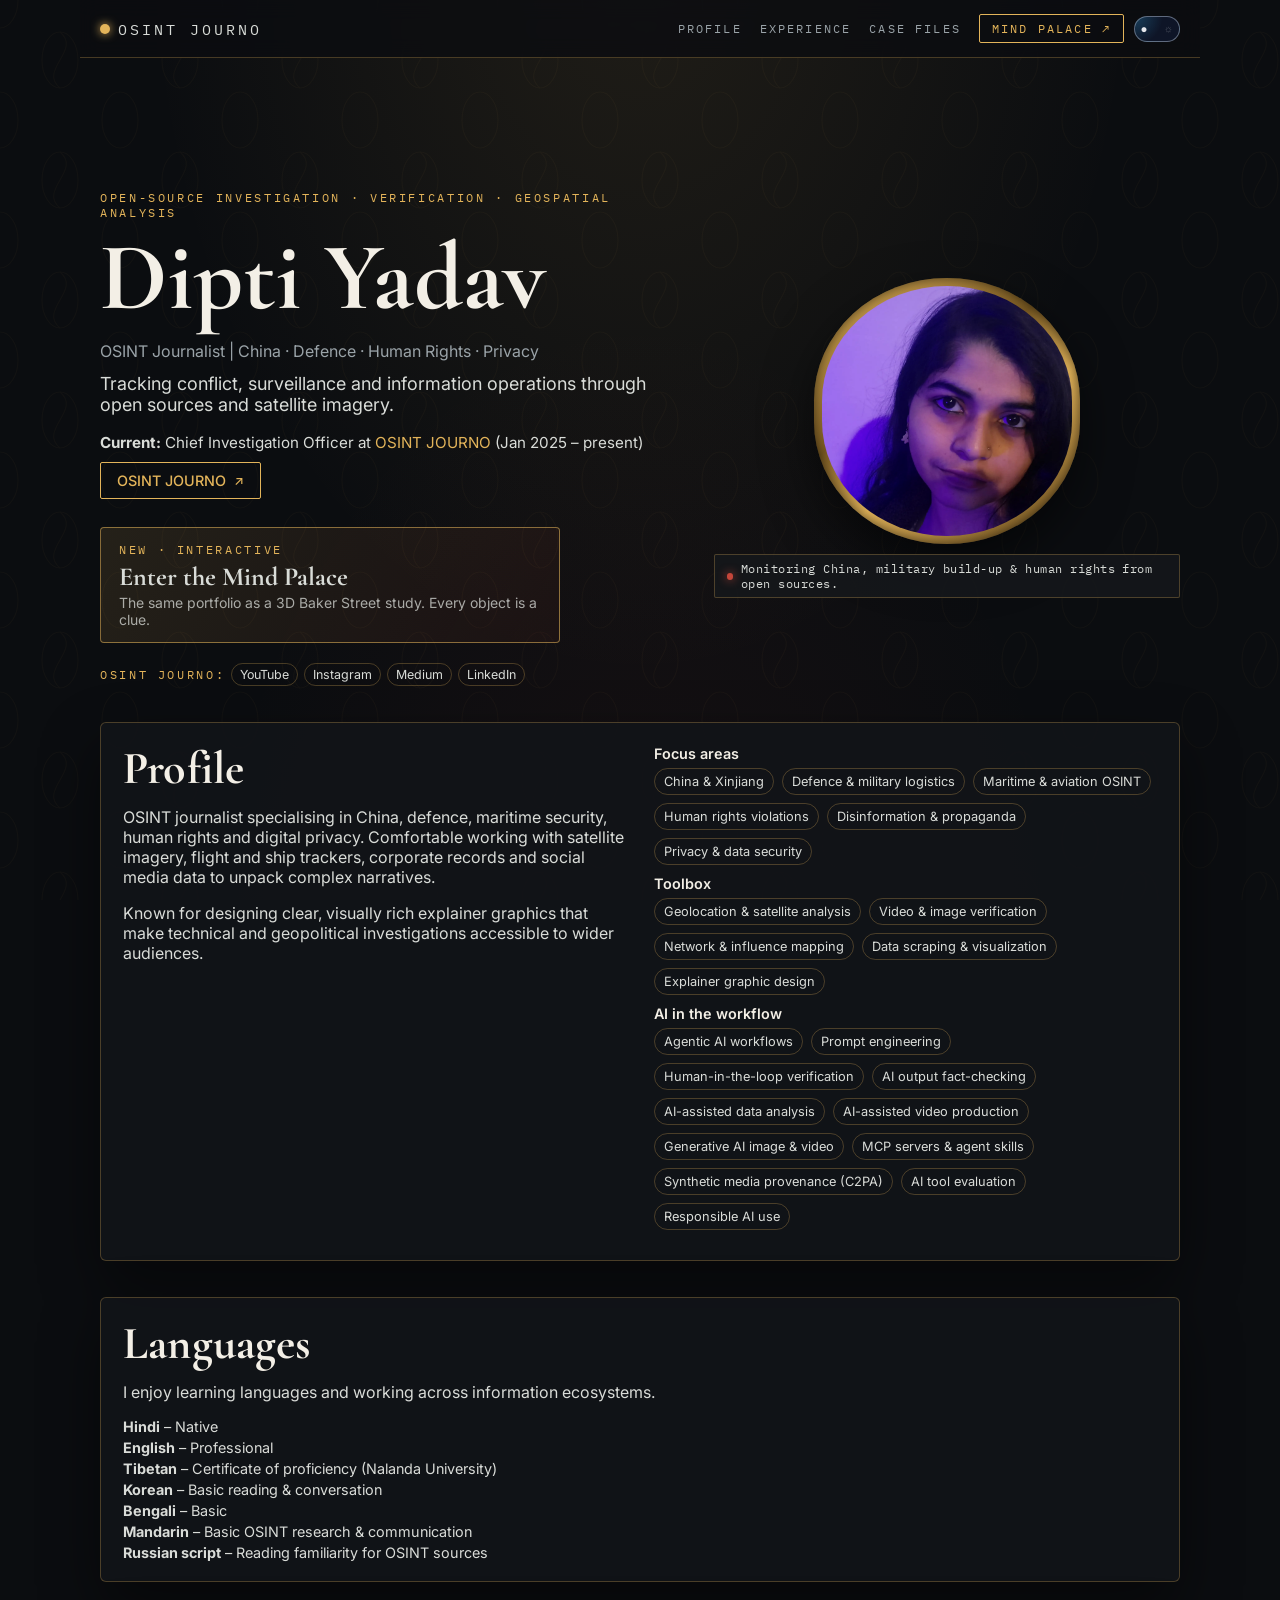
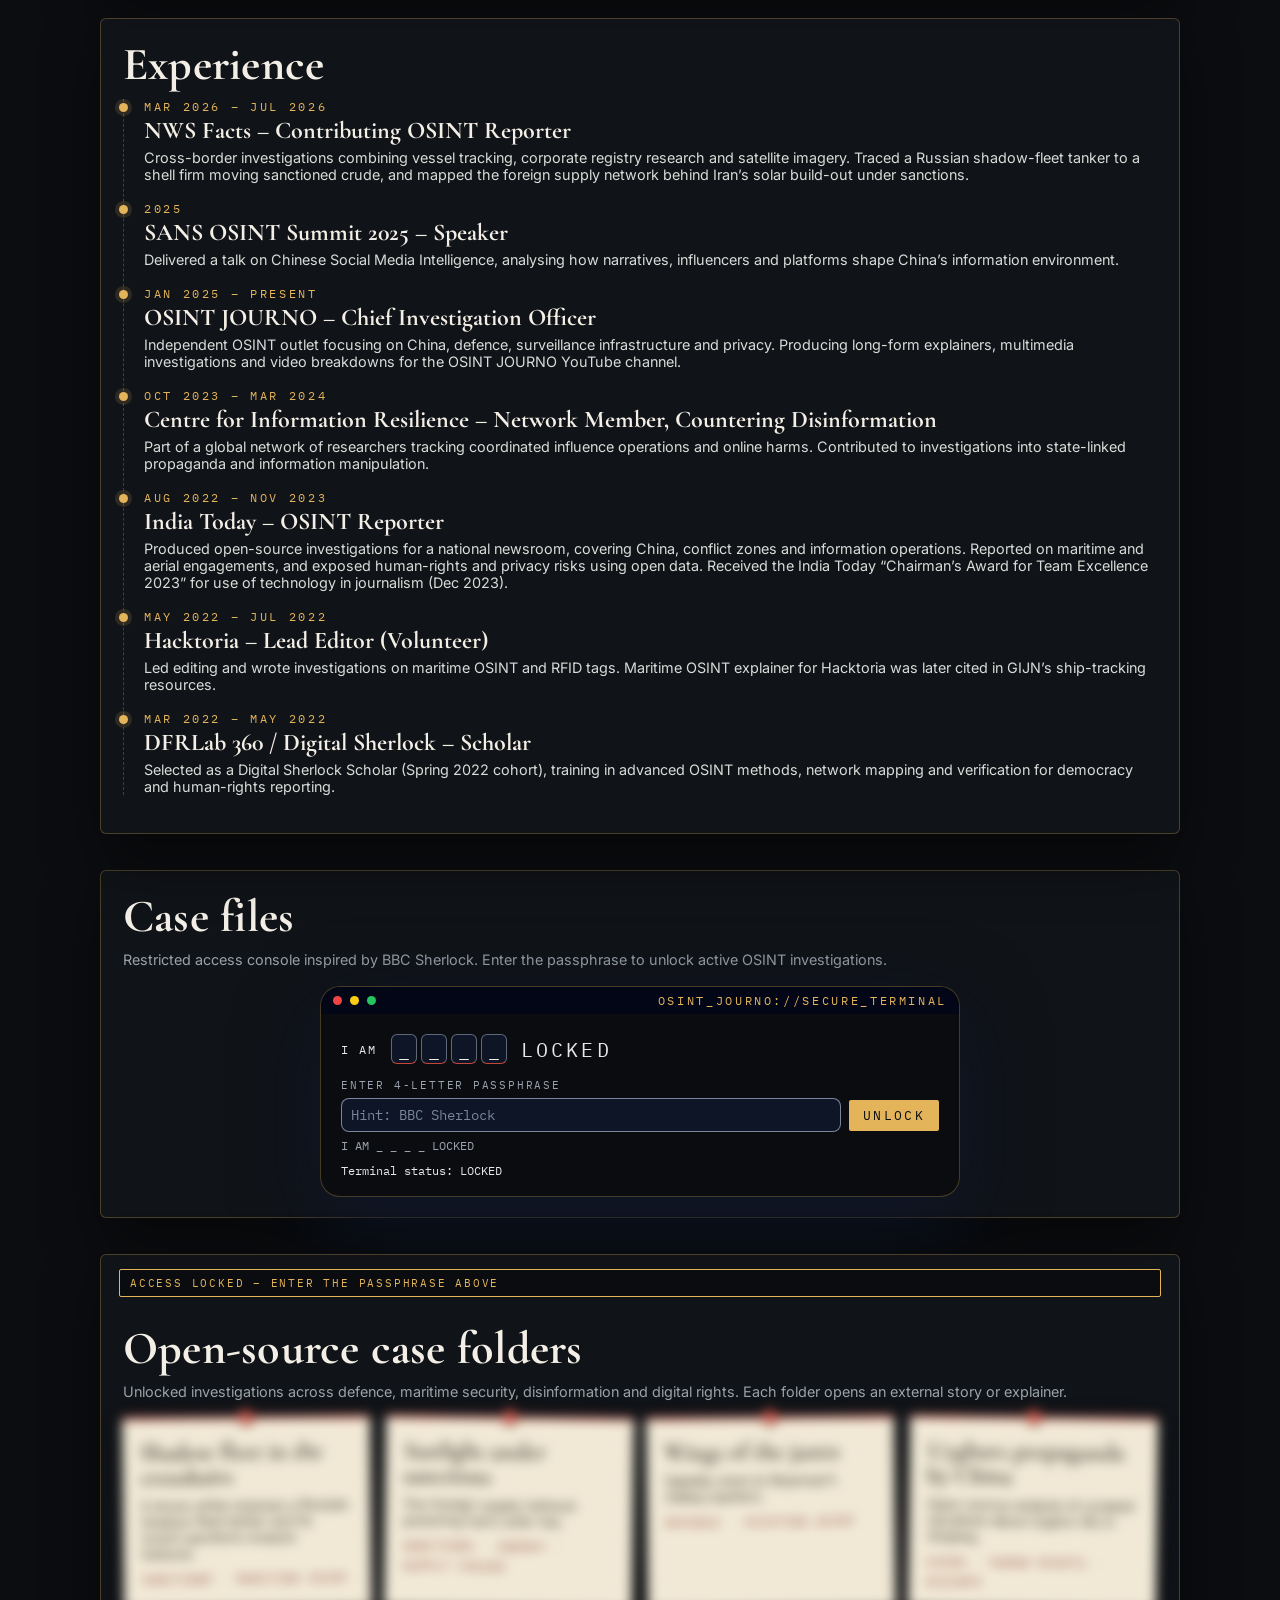
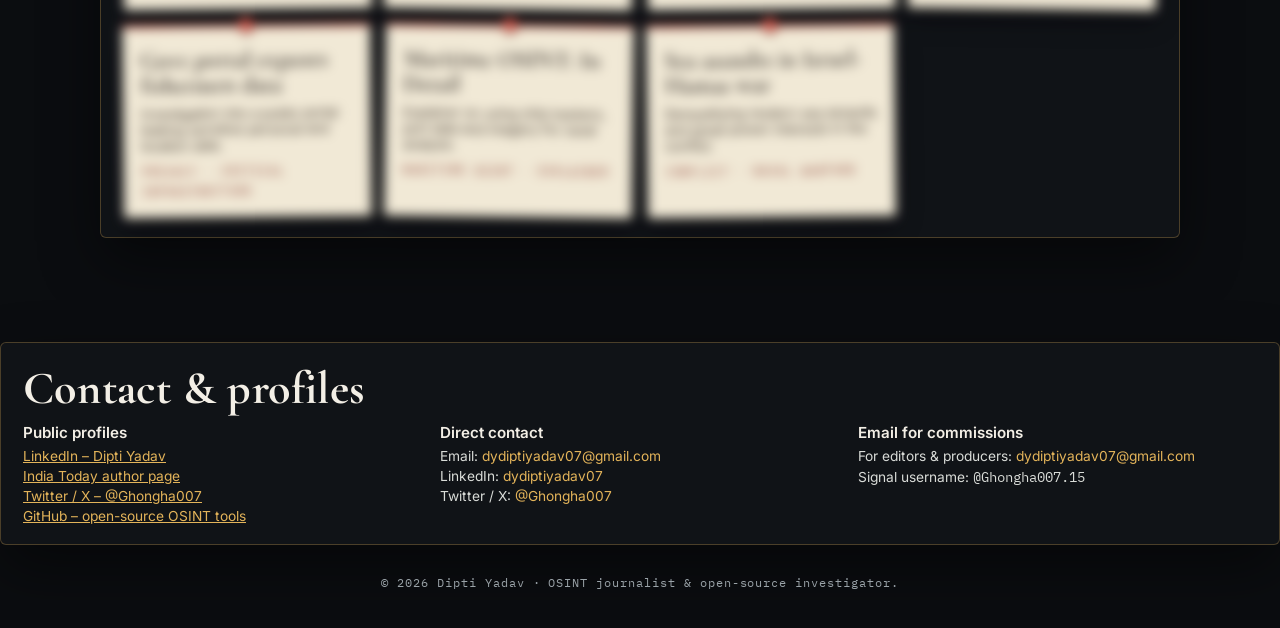
==== commit c670cb2b: "NWS Facts: Mar to Jul 2026 Co-Authored-By: Claude Opus 5.5 <noreply@anthropic.com>" ====
--- a/index.html
+++ b/index.html
@@ -125,7 +125,7 @@
       <h2>Experience</h2>
       <ol class="timeline">
         <li class="timeline-item">
-          <div class="timeline-date">Mar 2026 – Present</div>
+          <div class="timeline-date">Mar 2026 – Jul 2026</div>
           <div class="timeline-content">
             <h3>NWS Facts – Contributing OSINT Reporter</h3>
             <p>Cross-border investigations combining vessel tracking, corporate registry research and satellite imagery. Traced a Russian shadow-fleet tanker to a shell firm moving sanctioned crude, and mapped the foreign supply network behind Iran’s solar build-out under sanctions.</p>
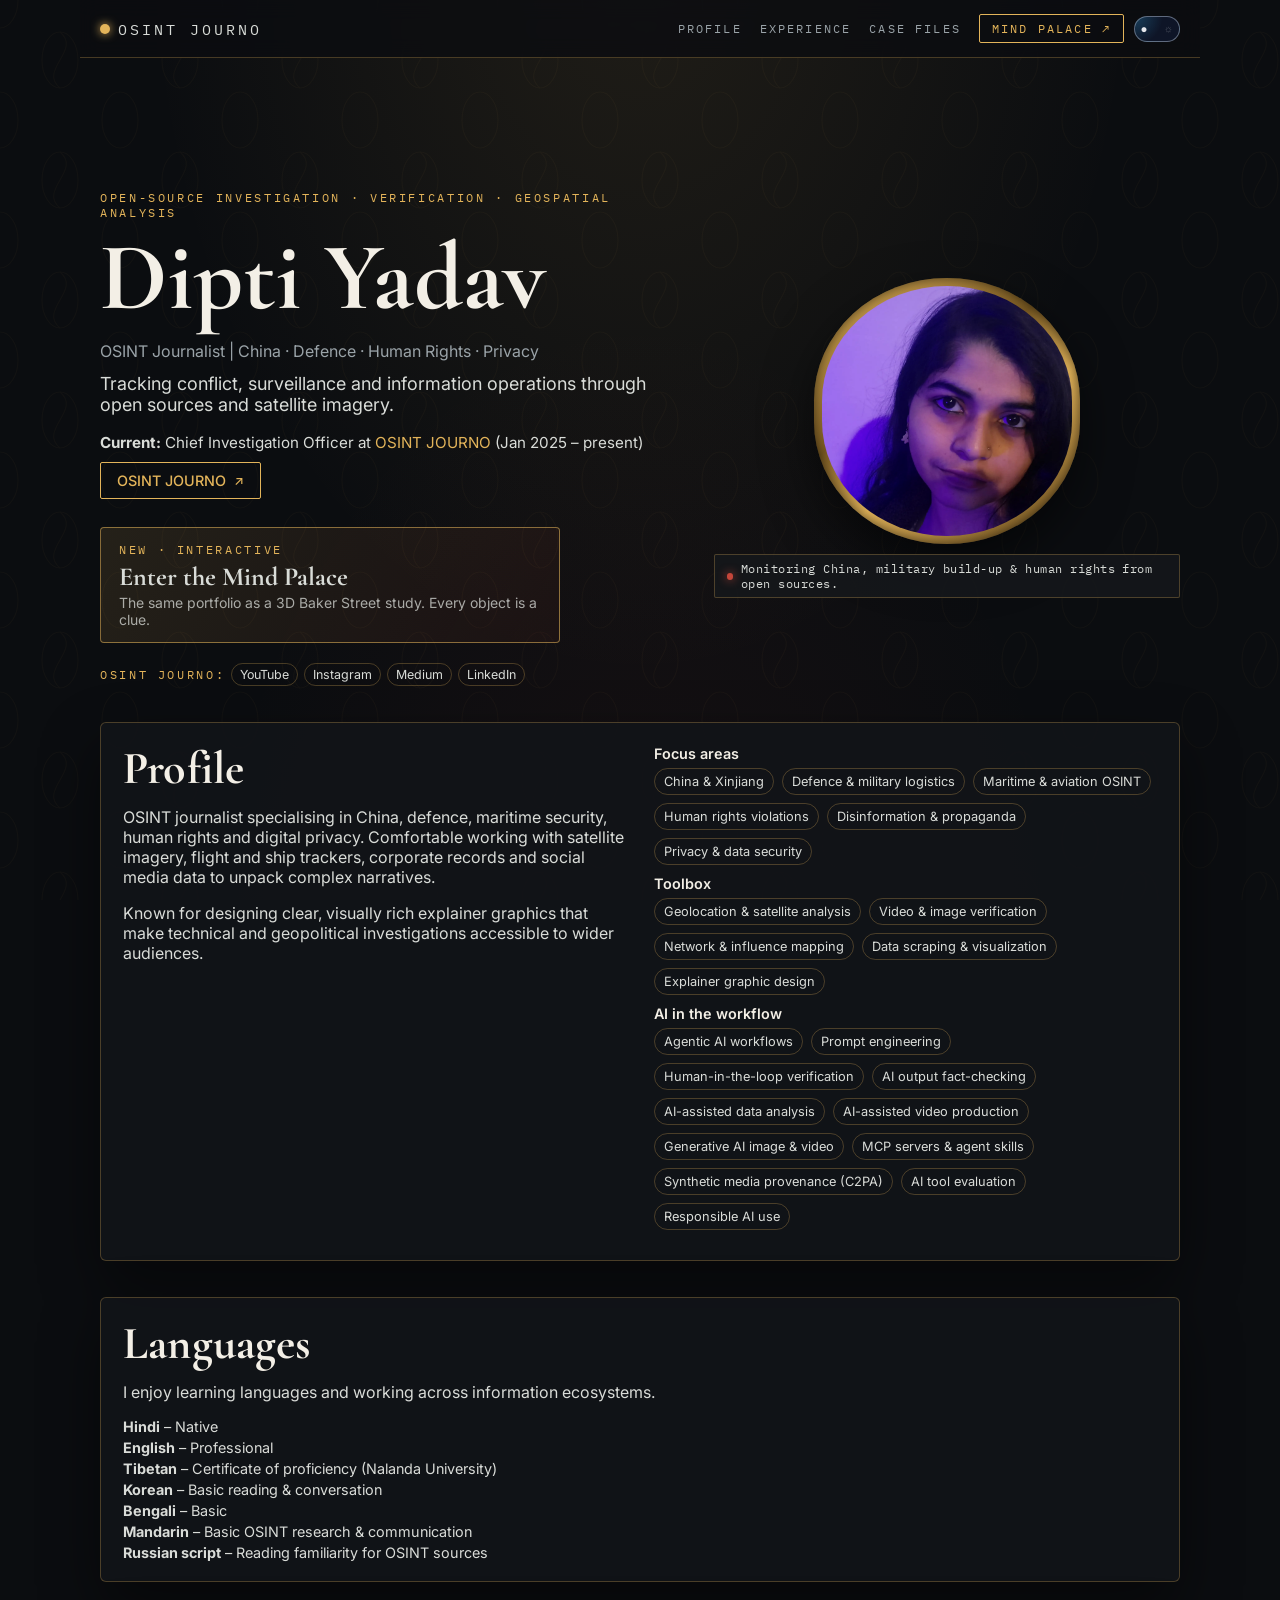
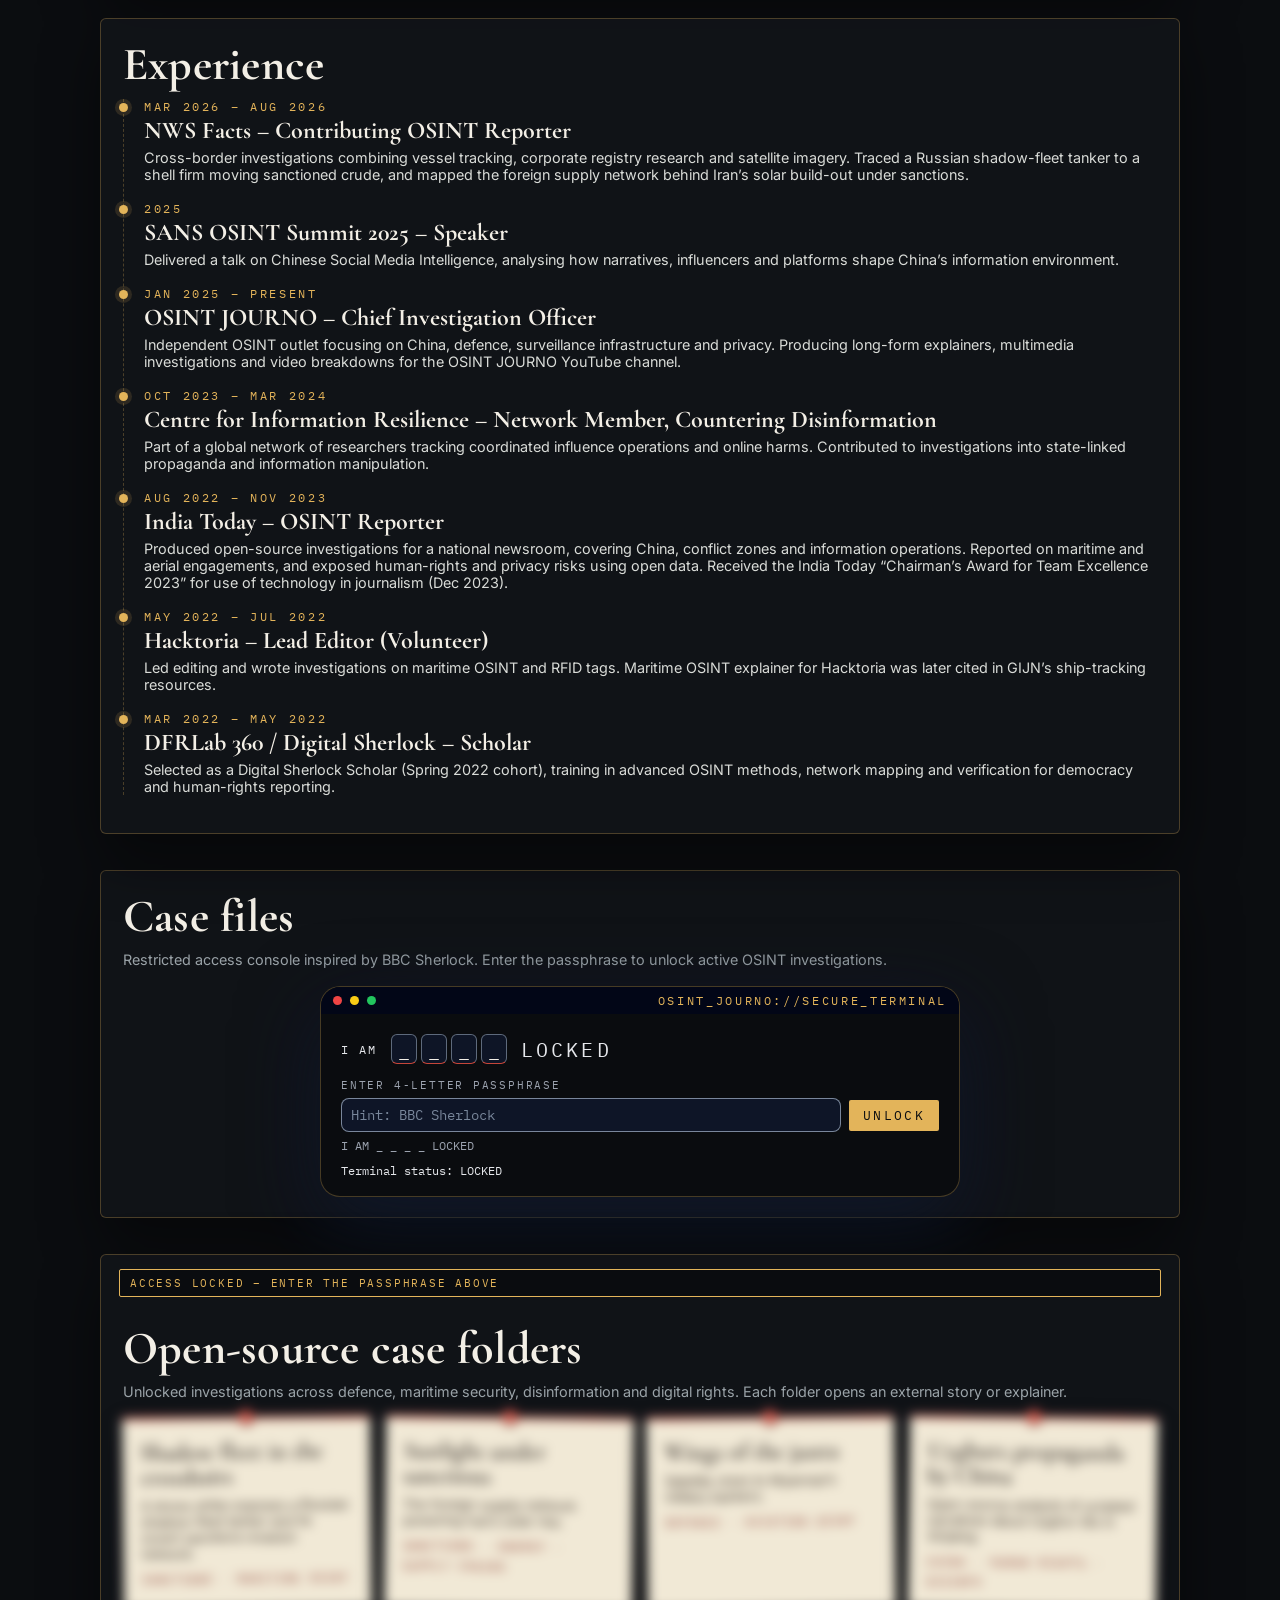
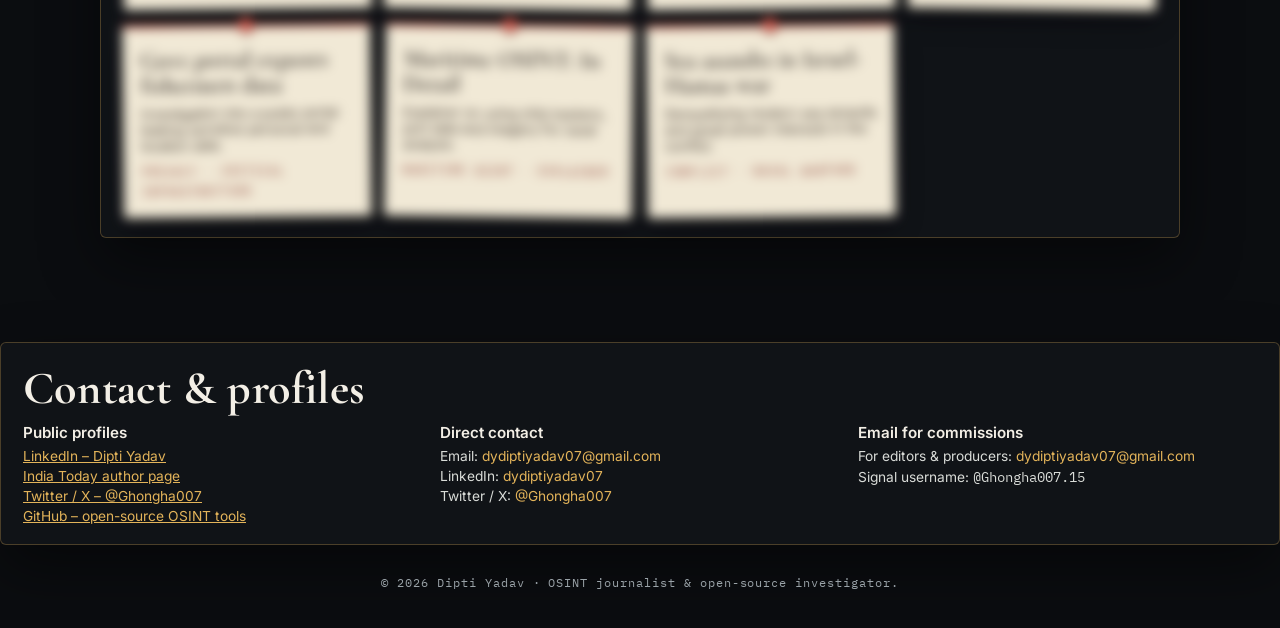
==== commit 1b0c981a: "NWS Facts: Mar to Aug 2026 Co-Authored-By: Claude Opus 5.5 <noreply@anthropic.com>" ====
--- a/index.html
+++ b/index.html
@@ -125,7 +125,7 @@
       <h2>Experience</h2>
       <ol class="timeline">
         <li class="timeline-item">
-          <div class="timeline-date">Mar 2026 – Jul 2026</div>
+          <div class="timeline-date">Mar 2026 – Aug 2026</div>
           <div class="timeline-content">
             <h3>NWS Facts – Contributing OSINT Reporter</h3>
             <p>Cross-border investigations combining vessel tracking, corporate registry research and satellite imagery. Traced a Russian shadow-fleet tanker to a shell firm moving sanctioned crude, and mapped the foreign supply network behind Iran’s solar build-out under sanctions.</p>
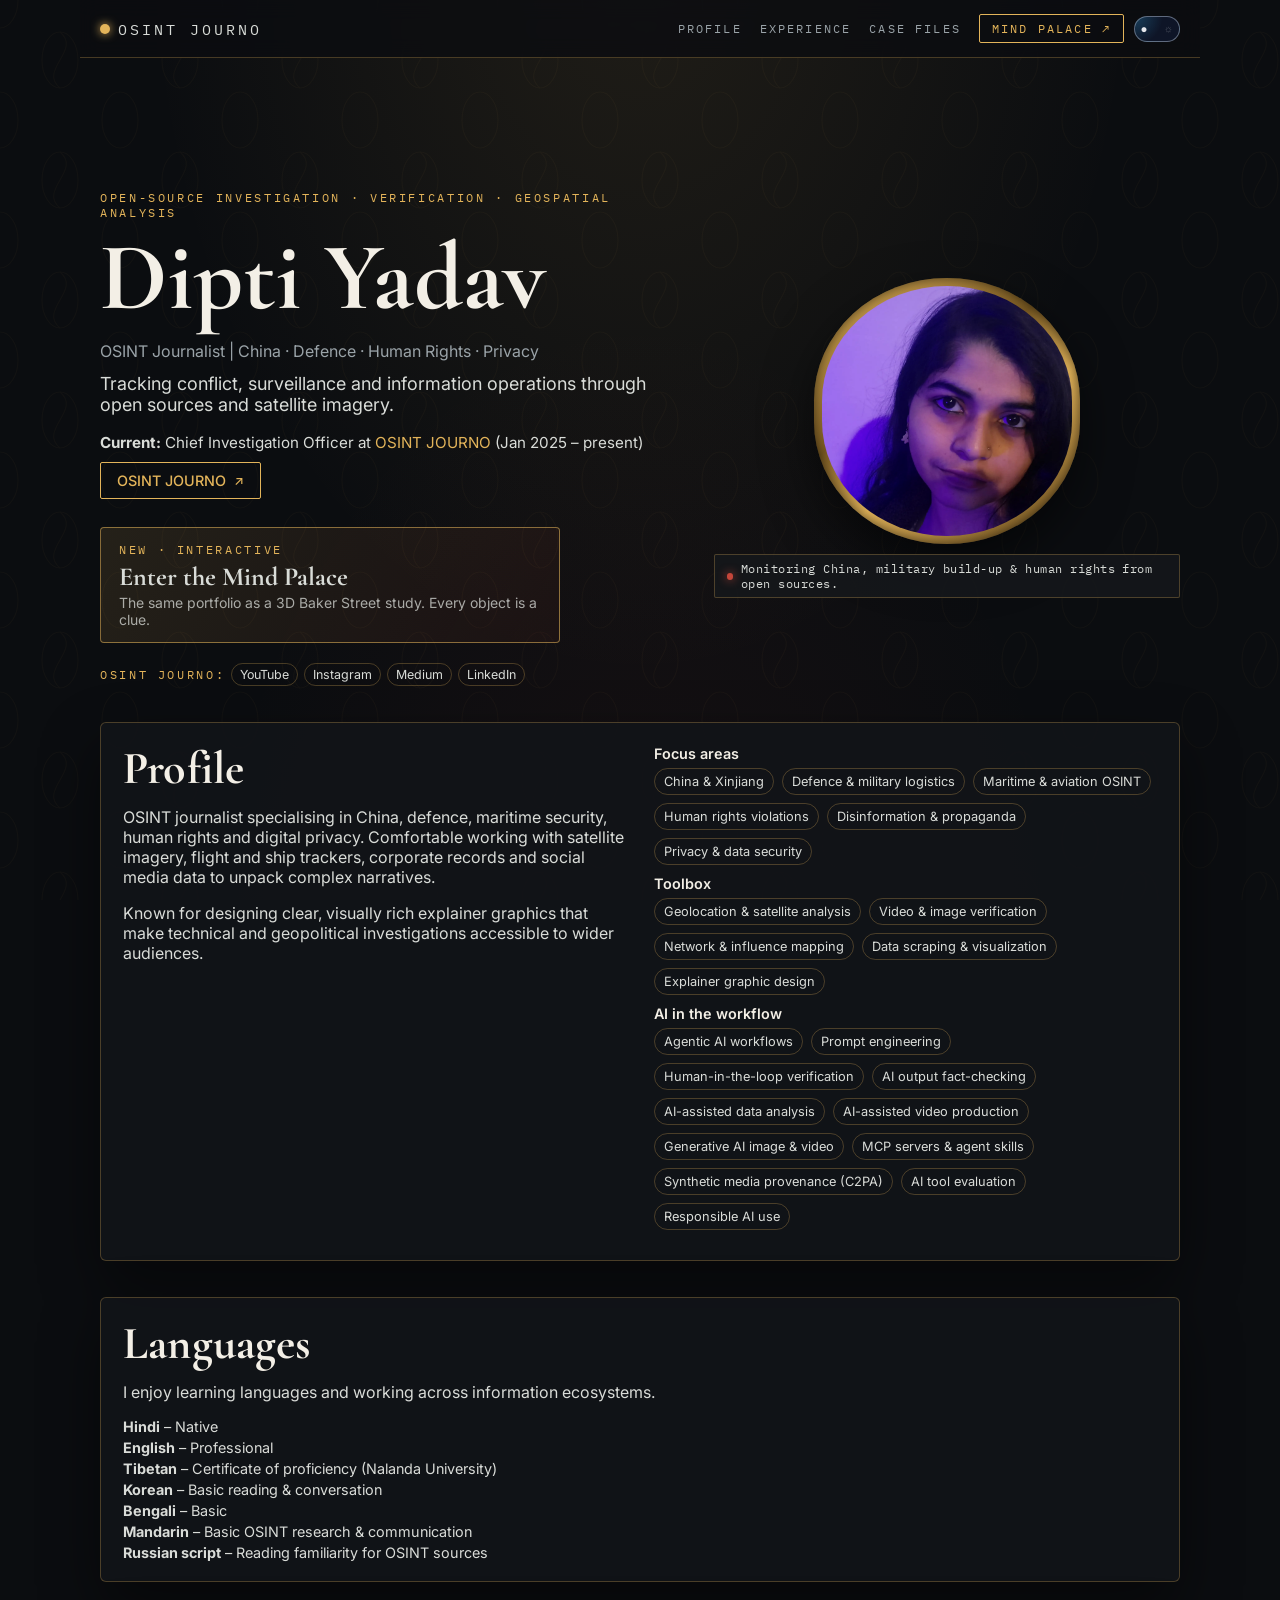
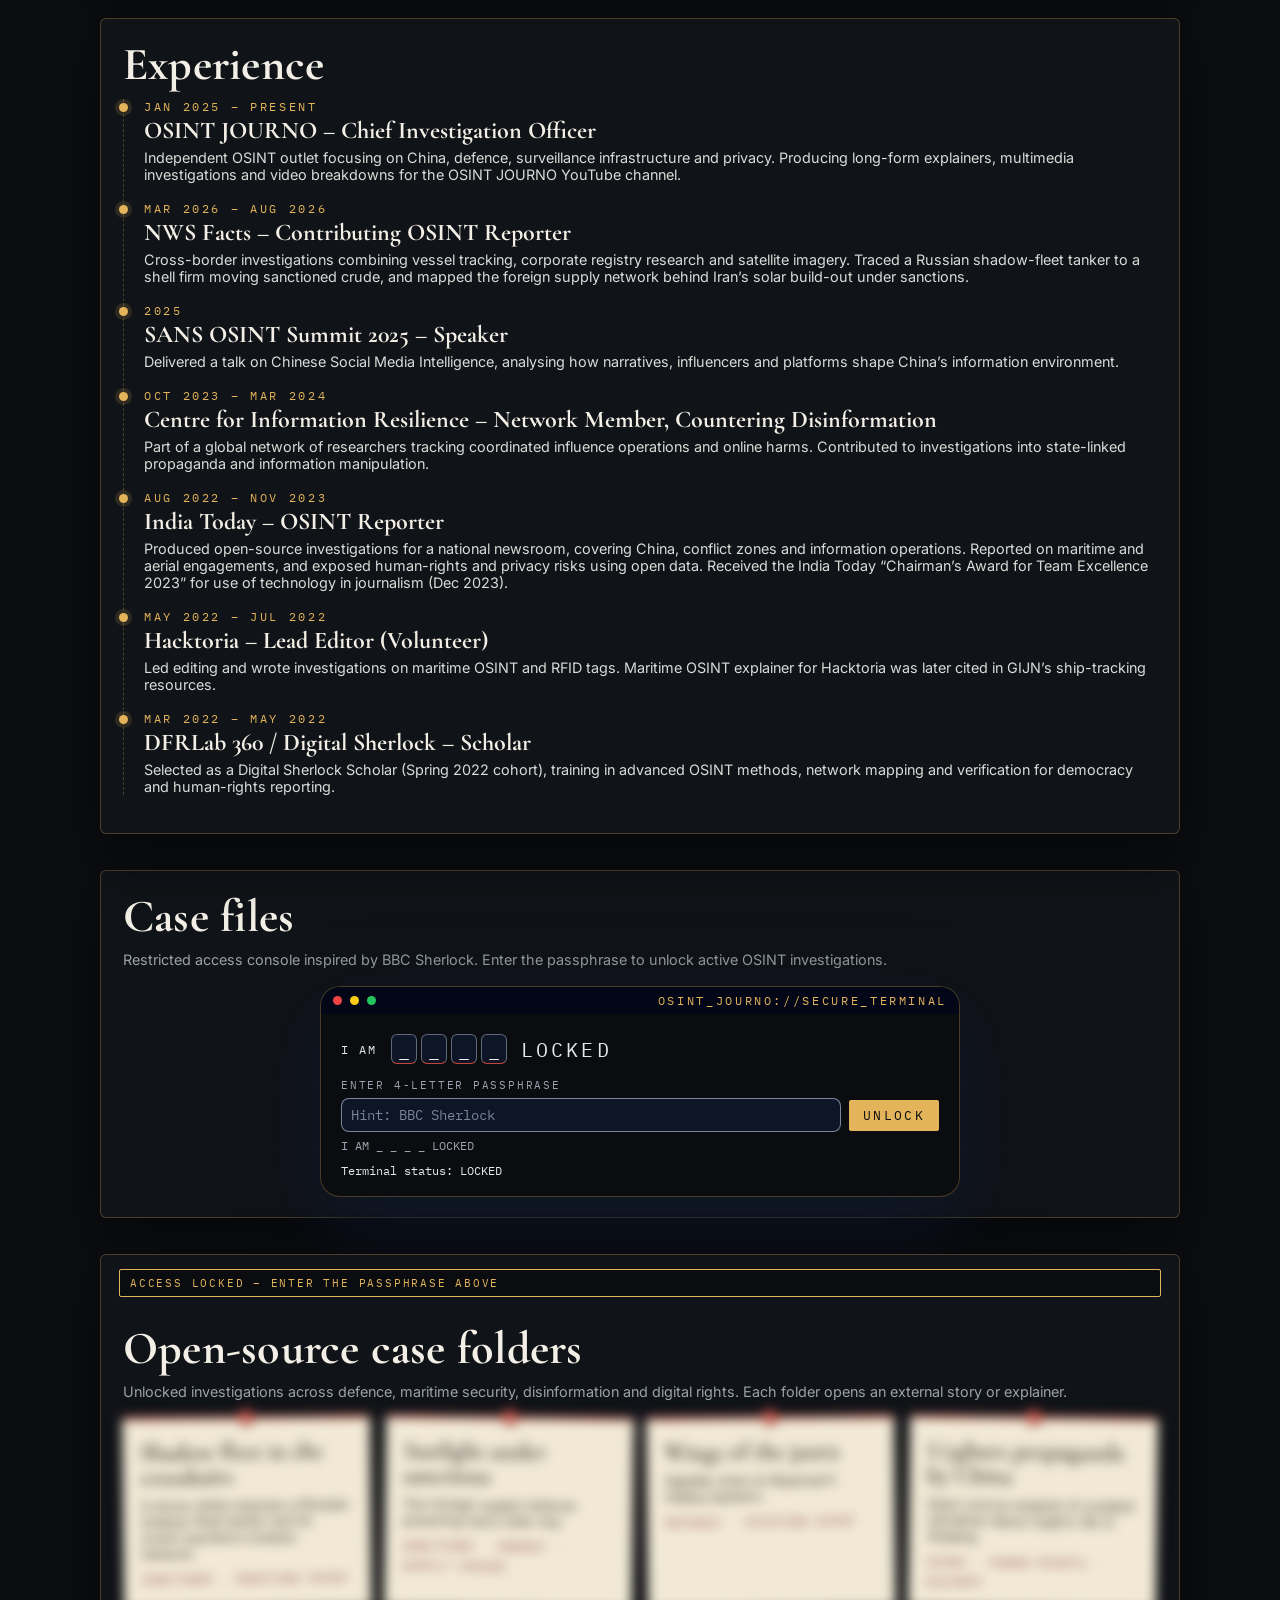
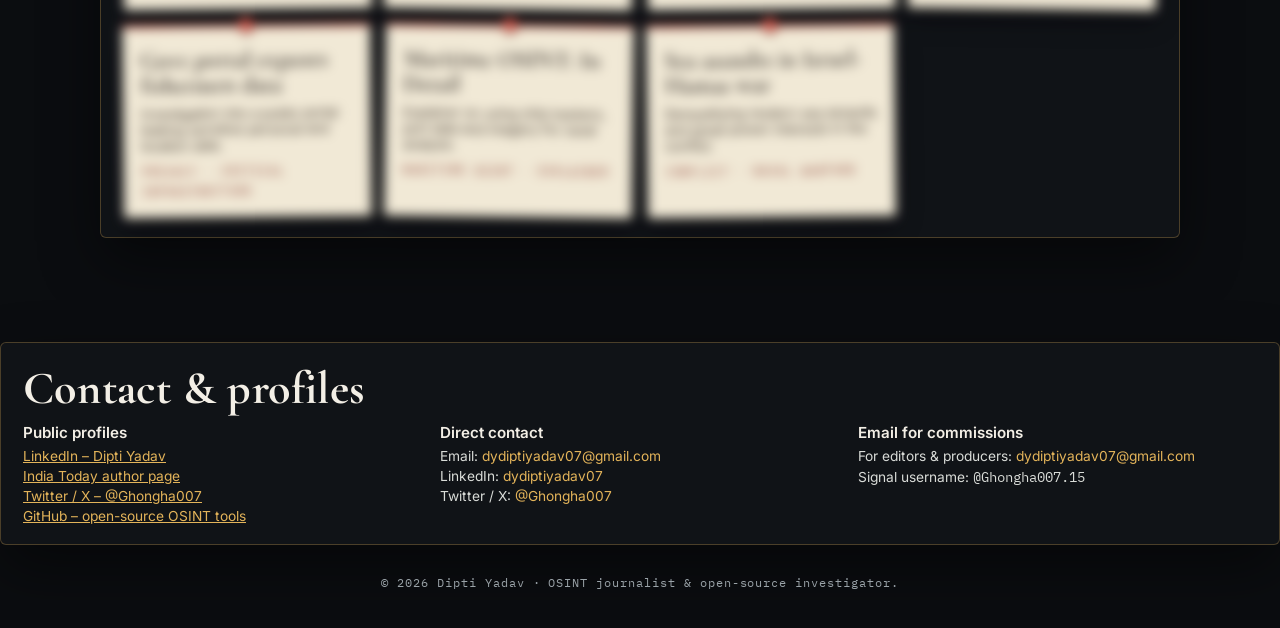
==== commit 0c4f2a77: "Experience in order of the latest date: OSINT JOURNO (current) first Co-Authored-By: Claude Opus 5.5" ====
--- a/index.html
+++ b/index.html
@@ -125,6 +125,13 @@
       <h2>Experience</h2>
       <ol class="timeline">
         <li class="timeline-item">
+          <div class="timeline-date">Jan 2025 – Present</div>
+          <div class="timeline-content">
+            <h3>OSINT JOURNO – Chief Investigation Officer</h3>
+            <p>Independent OSINT outlet focusing on China, defence, surveillance infrastructure and privacy. Producing long-form explainers, multimedia investigations and video breakdowns for the OSINT JOURNO YouTube channel.</p>
+          </div>
+        </li>
+        <li class="timeline-item">
           <div class="timeline-date">Mar 2026 – Aug 2026</div>
           <div class="timeline-content">
             <h3>NWS Facts – Contributing OSINT Reporter</h3>
@@ -136,13 +143,6 @@
           <div class="timeline-content">
             <h3>SANS OSINT Summit 2025 – Speaker</h3>
             <p>Delivered a talk on Chinese Social Media Intelligence, analysing how narratives, influencers and platforms shape China’s information environment.</p>
-          </div>
-        </li>
-        <li class="timeline-item">
-          <div class="timeline-date">Jan 2025 – Present</div>
-          <div class="timeline-content">
-            <h3>OSINT JOURNO – Chief Investigation Officer</h3>
-            <p>Independent OSINT outlet focusing on China, defence, surveillance infrastructure and privacy. Producing long-form explainers, multimedia investigations and video breakdowns for the OSINT JOURNO YouTube channel.</p>
           </div>
         </li>
         <li class="timeline-item">
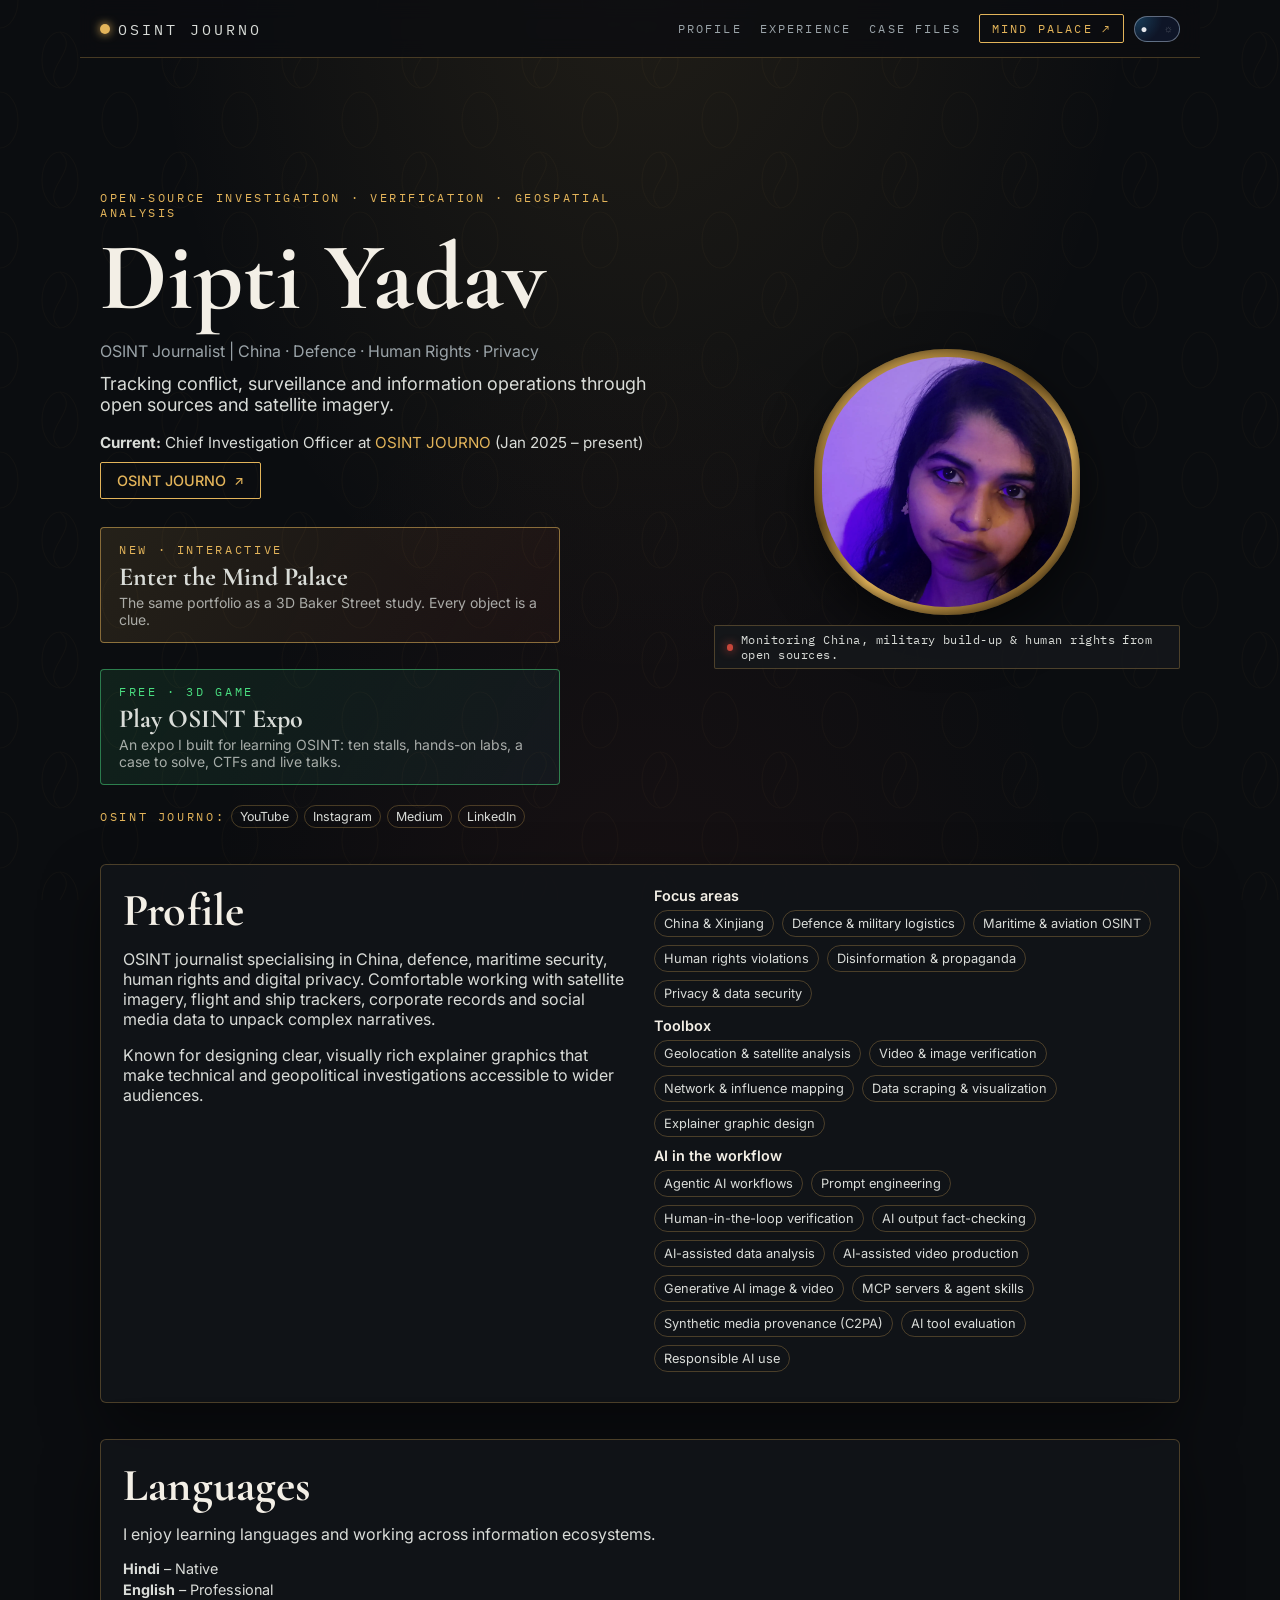
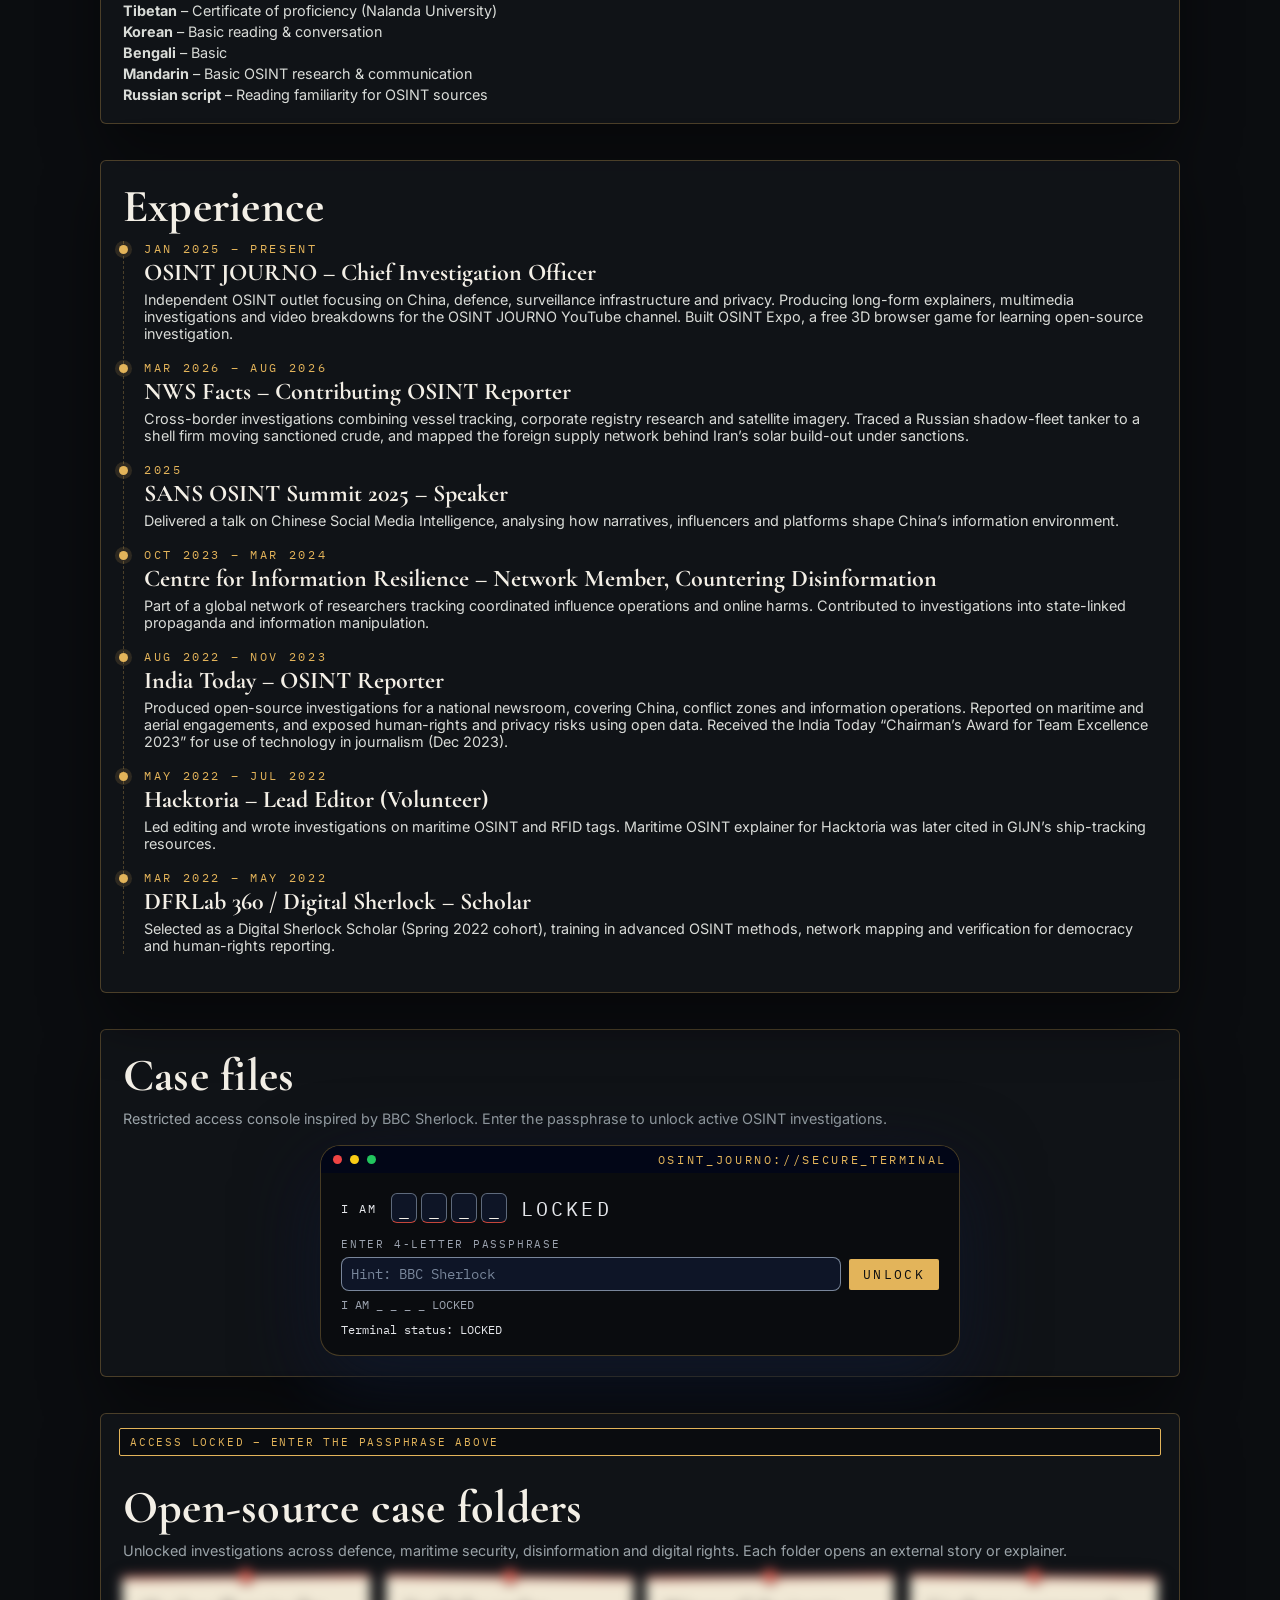
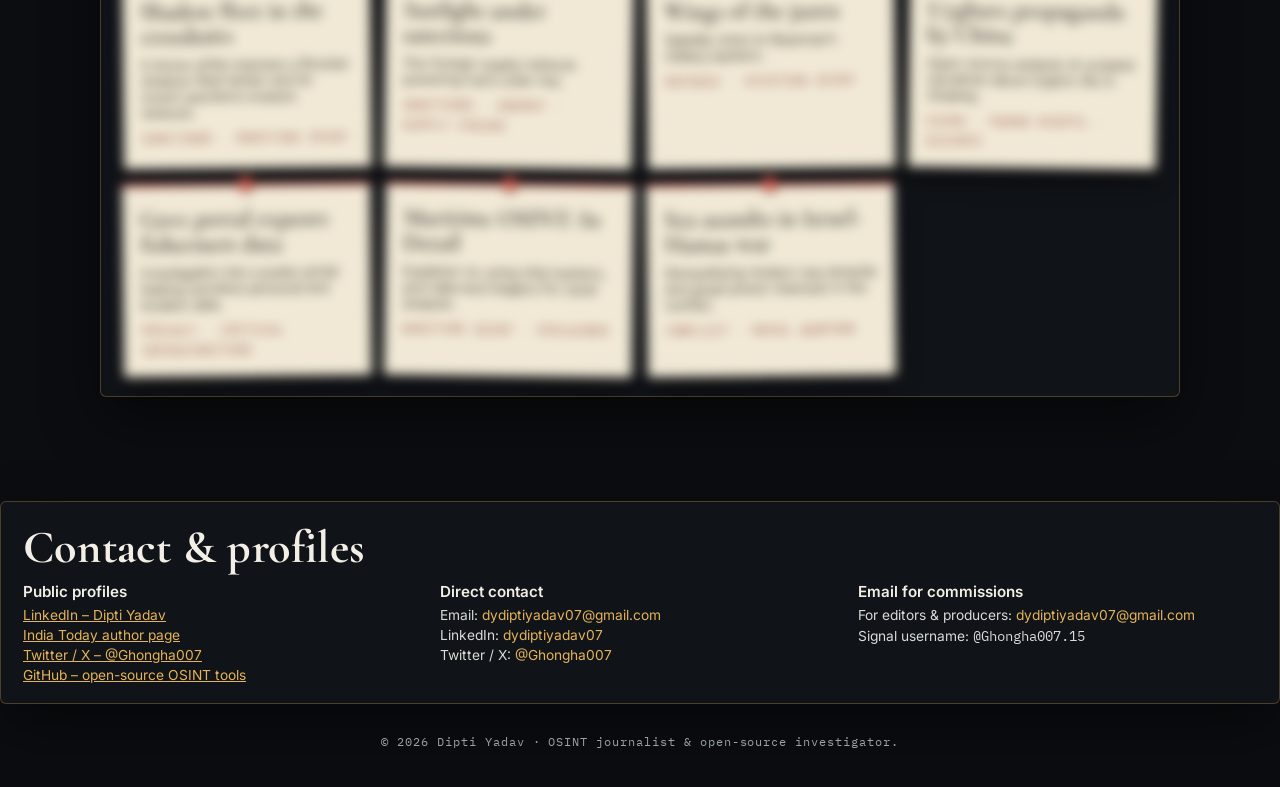
==== commit bf97c34c: "Add OSINT Expo: a card under the Mind Palace and a line in the OSINT JOURNO entry Co-Authored-By: Cl" ====
--- a/index.html
+++ b/index.html
@@ -7,7 +7,7 @@
   <link rel="preconnect" href="https://fonts.googleapis.com" />
   <link rel="preconnect" href="https://fonts.gstatic.com" crossorigin />
   <link href="https://fonts.googleapis.com/css2?family=Cormorant+Garamond:ital,wght@0,500;0,700;1,500&amp;family=Inter:wght@400;500;600;700&amp;family=IBM+Plex+Mono:wght@400;500&amp;display=swap" rel="stylesheet" />
-  <link rel="stylesheet" href="styles.css?v=bakerstreet-2" />
+  <link rel="stylesheet" href="styles.css?v=expo-1" />
 </head>
 <body>
   <header class="top-nav">
@@ -44,6 +44,11 @@
             <span class="palace-title">Enter the Mind Palace</span>
             <span class="palace-sub">The same portfolio as a 3D Baker Street study. Every object is a clue.</span>
           </a>
+          <a class="palace-link expo-link" href="https://expo.osintjourno.com" target="_blank" rel="noopener noreferrer">
+            <span class="palace-kicker">Free · 3D game</span>
+            <span class="palace-title">Play OSINT Expo</span>
+            <span class="palace-sub">An expo I built for learning OSINT: ten stalls, hands-on labs, a case to solve, CTFs and live talks.</span>
+          </a>
           <div class="org-social">
             <span class="org-label">OSINT JOURNO:</span>
             <a class="pill-link" href="https://youtube.com/@osint_journo" target="_blank" rel="noopener noreferrer">YouTube</a>
@@ -128,7 +133,7 @@
           <div class="timeline-date">Jan 2025 – Present</div>
           <div class="timeline-content">
             <h3>OSINT JOURNO – Chief Investigation Officer</h3>
-            <p>Independent OSINT outlet focusing on China, defence, surveillance infrastructure and privacy. Producing long-form explainers, multimedia investigations and video breakdowns for the OSINT JOURNO YouTube channel.</p>
+            <p>Independent OSINT outlet focusing on China, defence, surveillance infrastructure and privacy. Producing long-form explainers, multimedia investigations and video breakdowns for the OSINT JOURNO YouTube channel. Built <a href="https://expo.osintjourno.com" target="_blank" rel="noopener noreferrer">OSINT Expo</a>, a free 3D browser game for learning open-source investigation.</p>
           </div>
         </li>
         <li class="timeline-item">
--- a/styles.css
+++ b/styles.css
@@ -944,3 +944,13 @@
 .palace-link, .palace-link:hover, .palace-link:focus-visible { text-decoration: none; }
 .palace-link:hover .palace-kicker, .palace-link:hover .palace-sub { text-decoration: none; }
 .palace-link:hover .palace-title, .palace-link:focus-visible .palace-title { text-decoration: underline; text-decoration-color: var(--accent); text-underline-offset: 5px; }
+
+/* OSINT Expo card: the Mind Palace card's shape, in the expo's green so the two read as different things */
+.expo-link { border-color: rgba(74, 222, 128, 0.5); background: linear-gradient(120deg, rgba(74, 222, 128, 0.10), rgba(56, 189, 248, 0.05)); }
+.expo-link:hover, .expo-link:focus-visible { border-color: #4ade80; }
+.expo-link .palace-kicker { color: #4ade80; }
+html[data-theme="light"] .expo-link { border-color: rgba(21, 128, 61, 0.45); background: linear-gradient(120deg, rgba(21, 128, 61, 0.08), rgba(15, 118, 110, 0.04)); }
+html[data-theme="light"] .expo-link:hover, html[data-theme="light"] .expo-link:focus-visible { border-color: #15803d; }
+html[data-theme="light"] .expo-link .palace-kicker { color: #15803d; }
+.expo-link:hover .palace-title, .expo-link:focus-visible .palace-title { text-decoration-color: currentColor; }
+.palace-link + .expo-link { margin-top: 10px; }
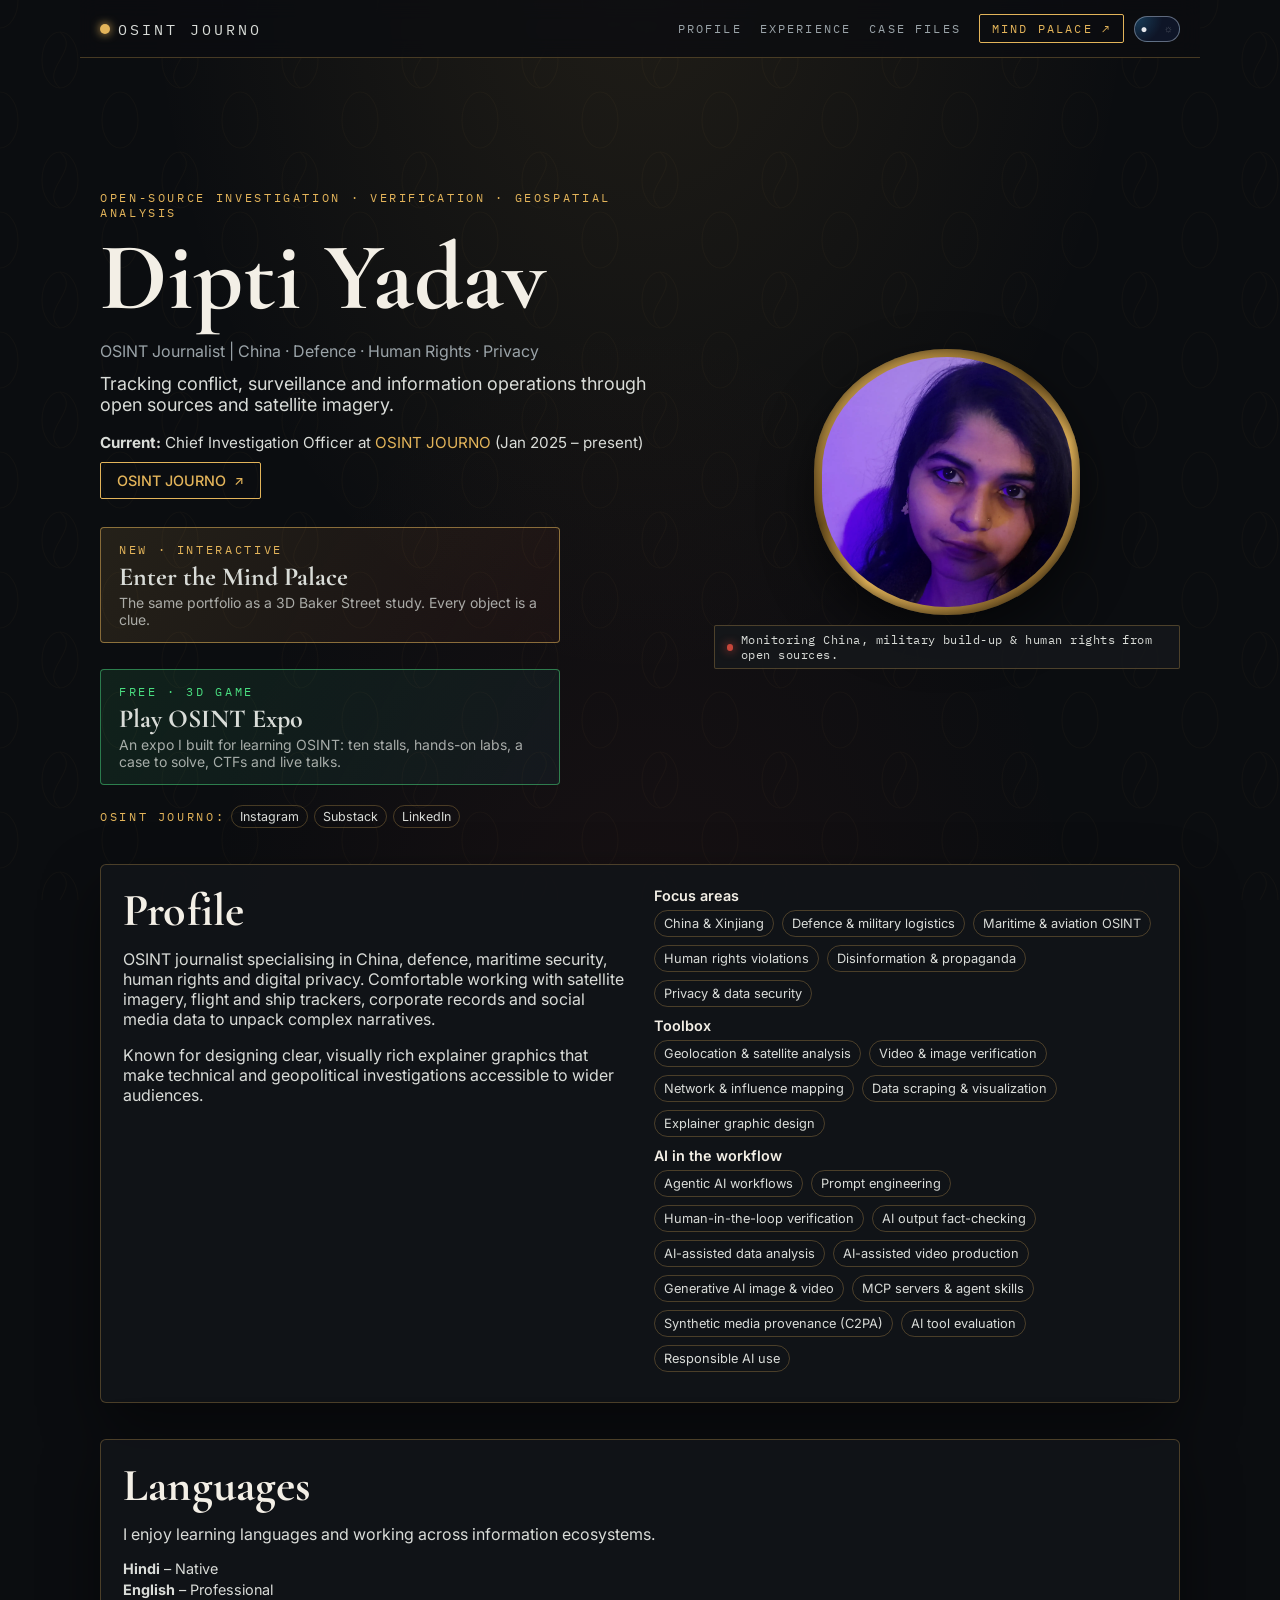
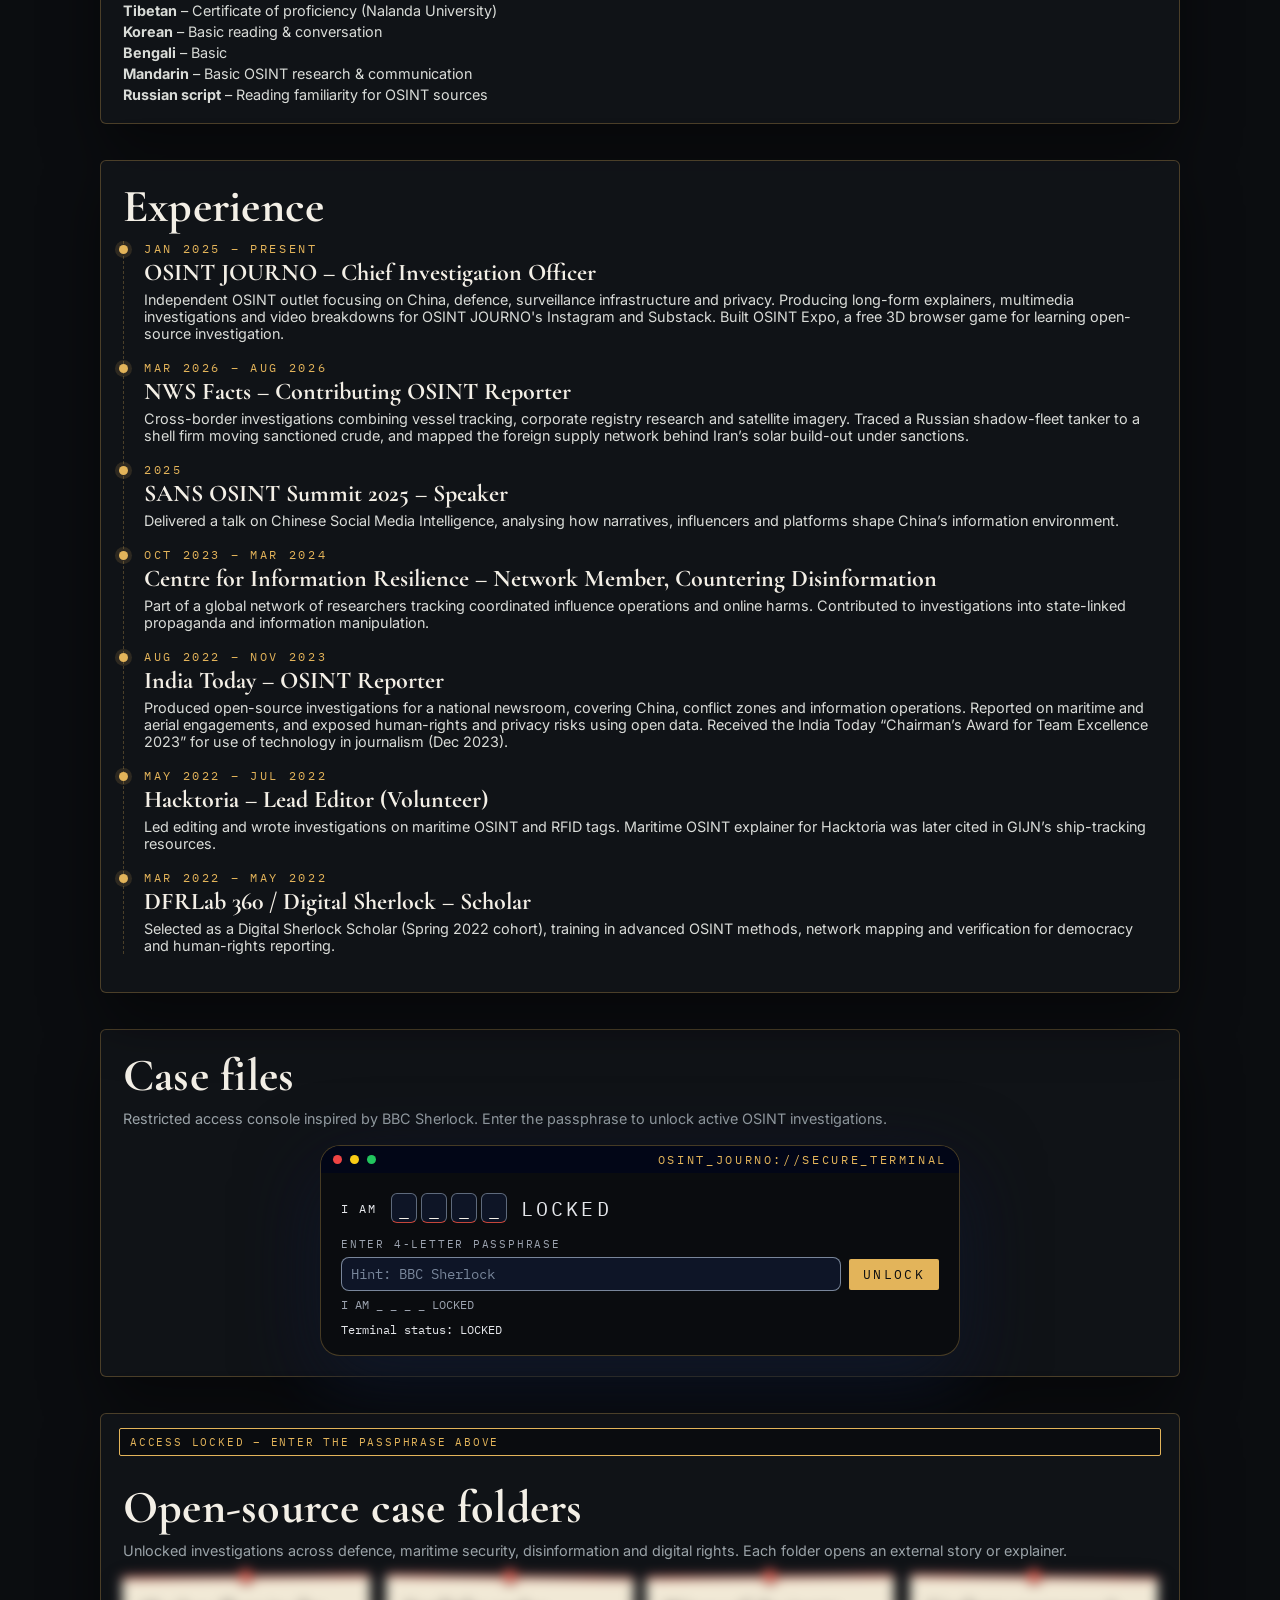
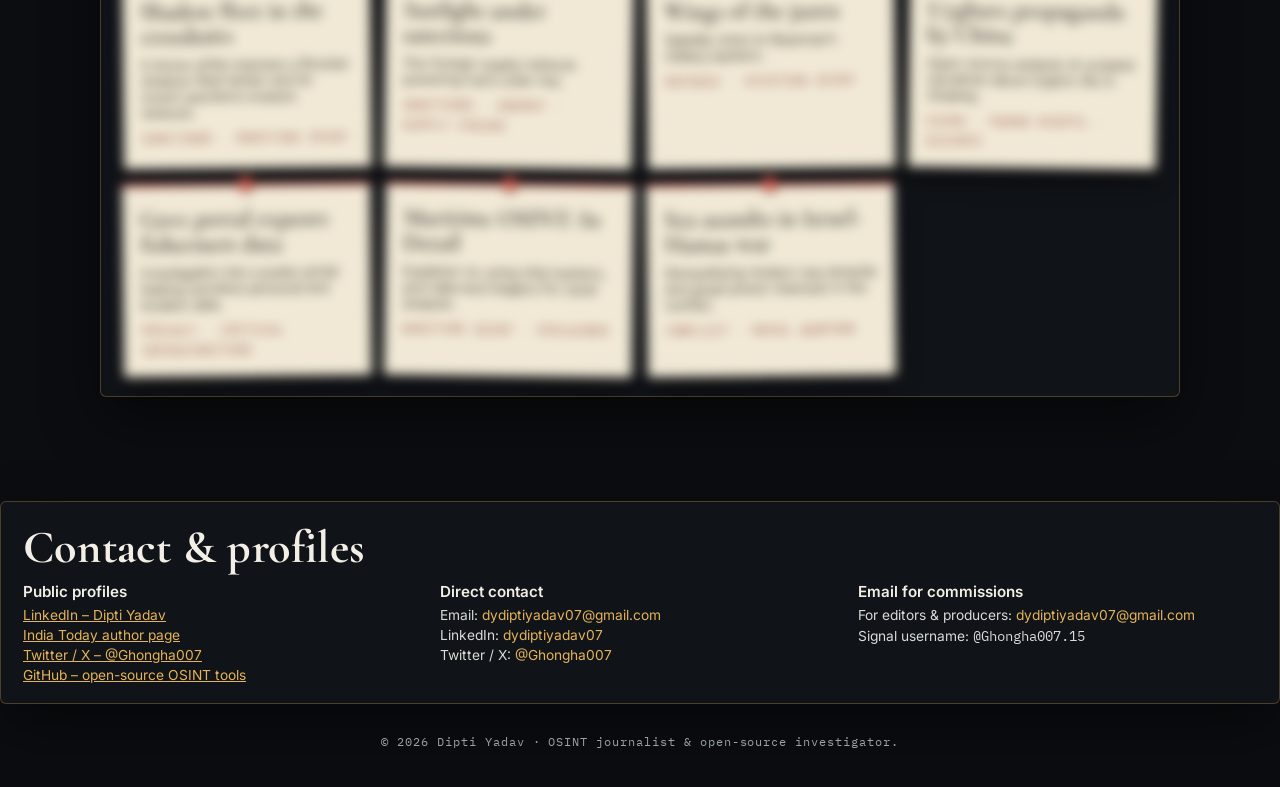
==== commit 9e74711d: "Social links: Instagram and Substack; Mind Palace: an OSINT Expo playbill and the newer repos - Hero" ====
--- a/index.html
+++ b/index.html
@@ -51,9 +51,8 @@
           </a>
           <div class="org-social">
             <span class="org-label">OSINT JOURNO:</span>
-            <a class="pill-link" href="https://youtube.com/@osint_journo" target="_blank" rel="noopener noreferrer">YouTube</a>
             <a class="pill-link" href="https://www.instagram.com/osint_journo/" target="_blank" rel="noopener noreferrer">Instagram</a>
-            <a class="pill-link" href="https://medium.com/osint-journo" target="_blank" rel="noopener noreferrer">Medium</a>
+            <a class="pill-link" href="https://osintjourno.substack.com" target="_blank" rel="noopener noreferrer">Substack</a>
             <a class="pill-link" href="https://www.linkedin.com/company/osint-journo" target="_blank" rel="noopener noreferrer">LinkedIn</a>
           </div>
         </div>
@@ -133,7 +132,7 @@
           <div class="timeline-date">Jan 2025 – Present</div>
           <div class="timeline-content">
             <h3>OSINT JOURNO – Chief Investigation Officer</h3>
-            <p>Independent OSINT outlet focusing on China, defence, surveillance infrastructure and privacy. Producing long-form explainers, multimedia investigations and video breakdowns for the OSINT JOURNO YouTube channel. Built <a href="https://expo.osintjourno.com" target="_blank" rel="noopener noreferrer">OSINT Expo</a>, a free 3D browser game for learning open-source investigation.</p>
+            <p>Independent OSINT outlet focusing on China, defence, surveillance infrastructure and privacy. Producing long-form explainers, multimedia investigations and video breakdowns for OSINT JOURNO's Instagram and Substack. Built <a href="https://expo.osintjourno.com" target="_blank" rel="noopener noreferrer">OSINT Expo</a>, a free 3D browser game for learning open-source investigation.</p>
           </div>
         </li>
         <li class="timeline-item">
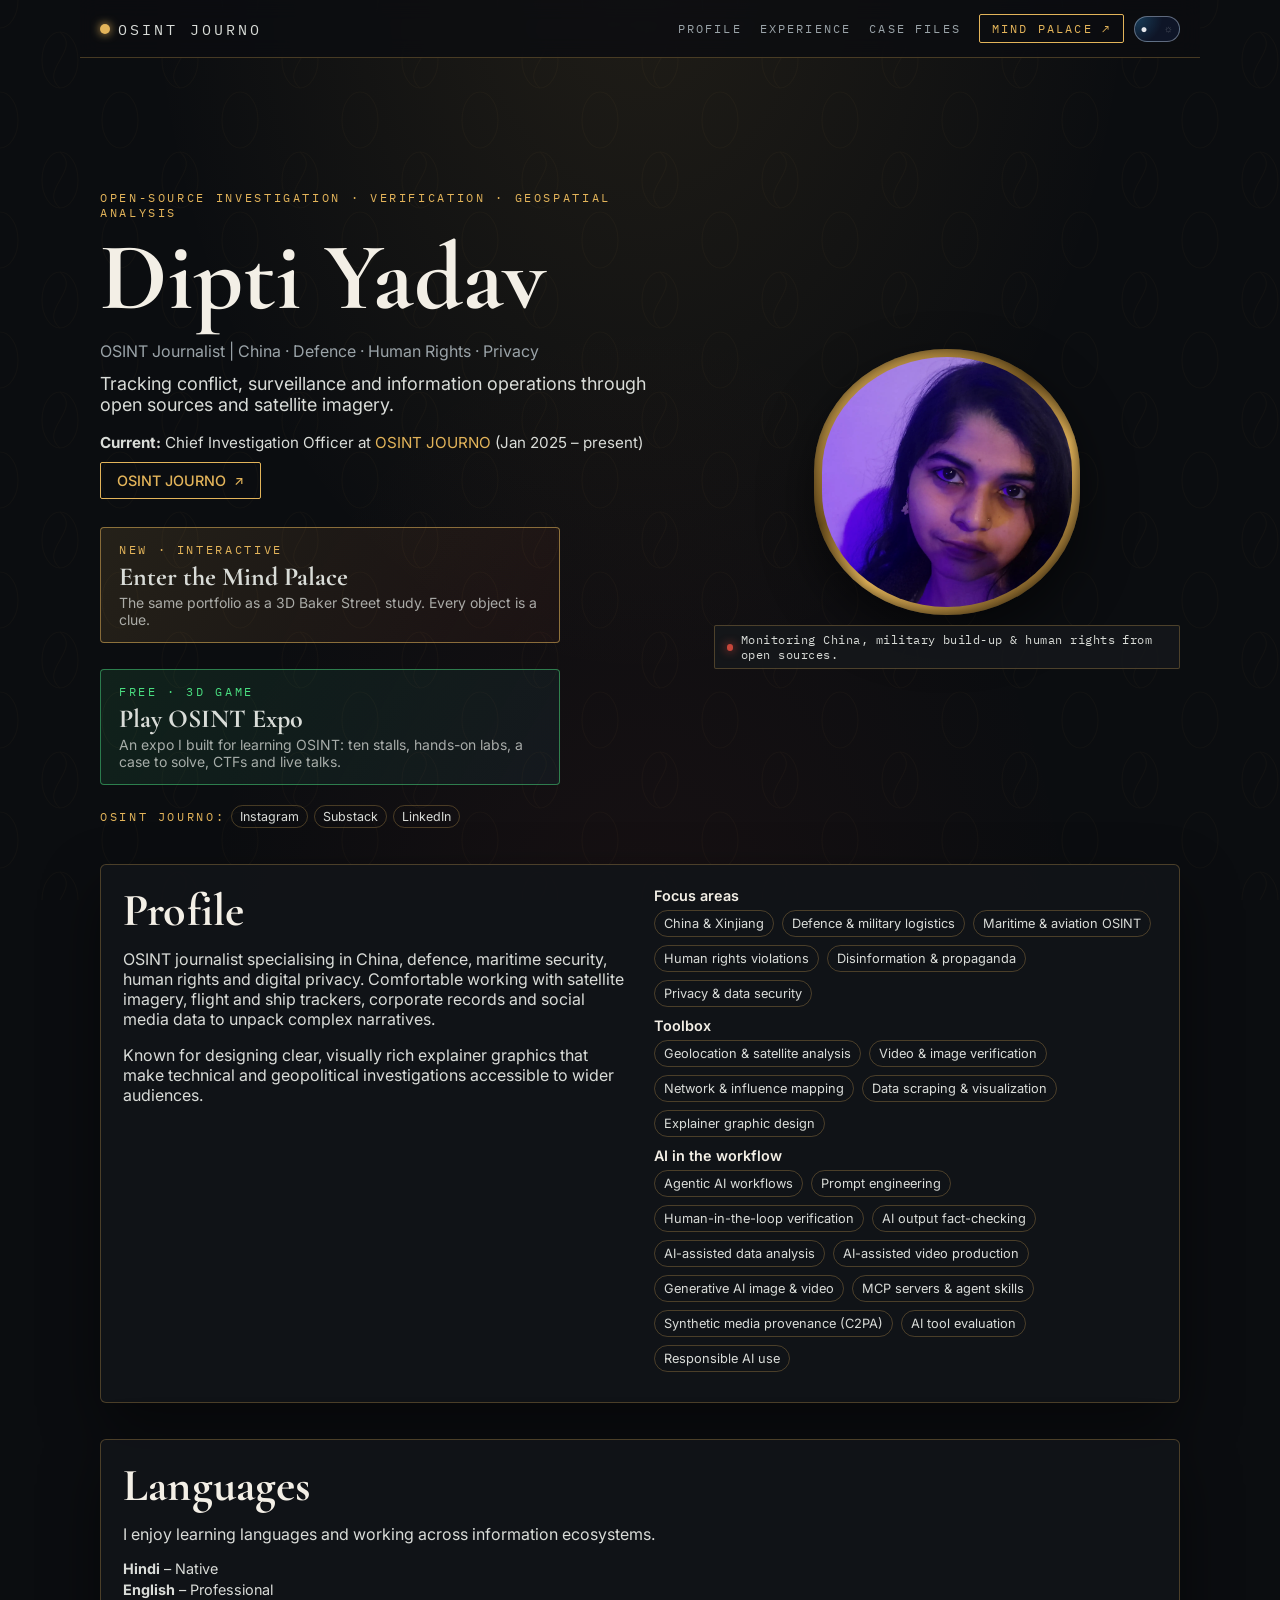
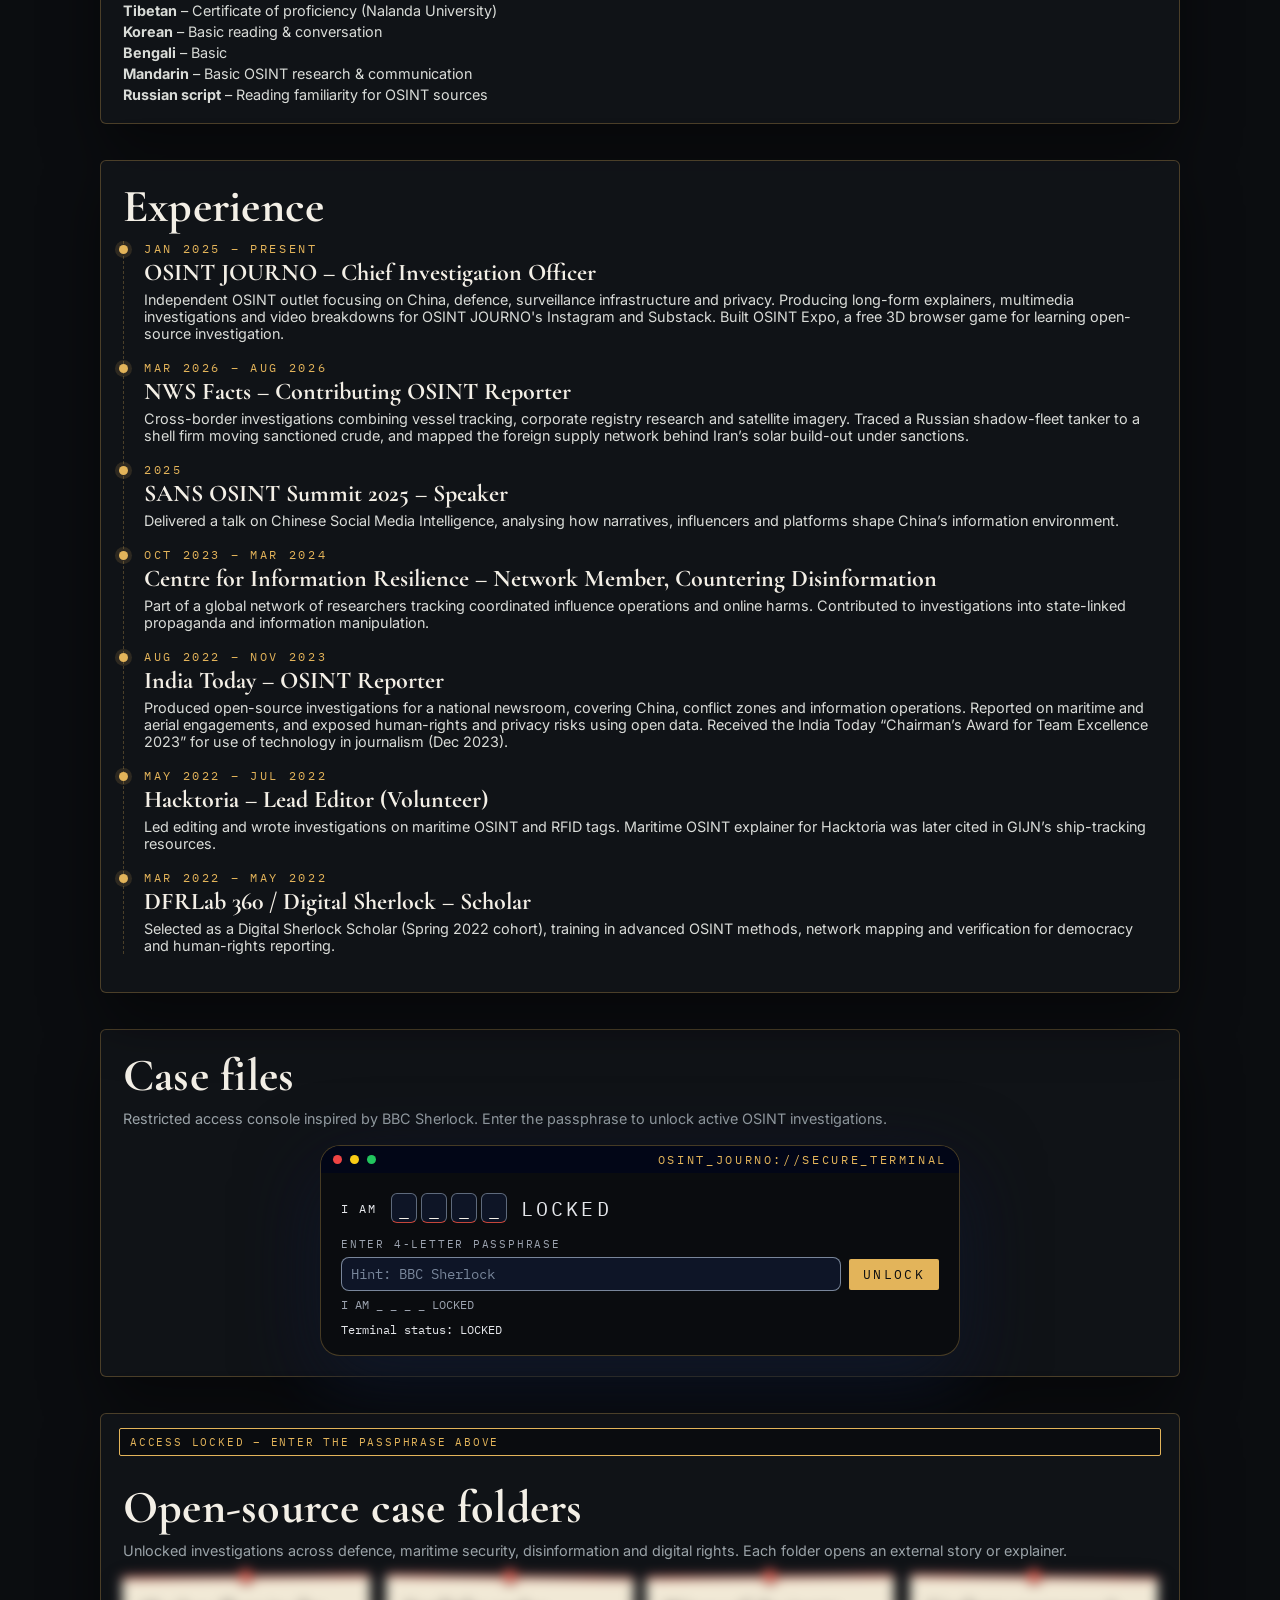
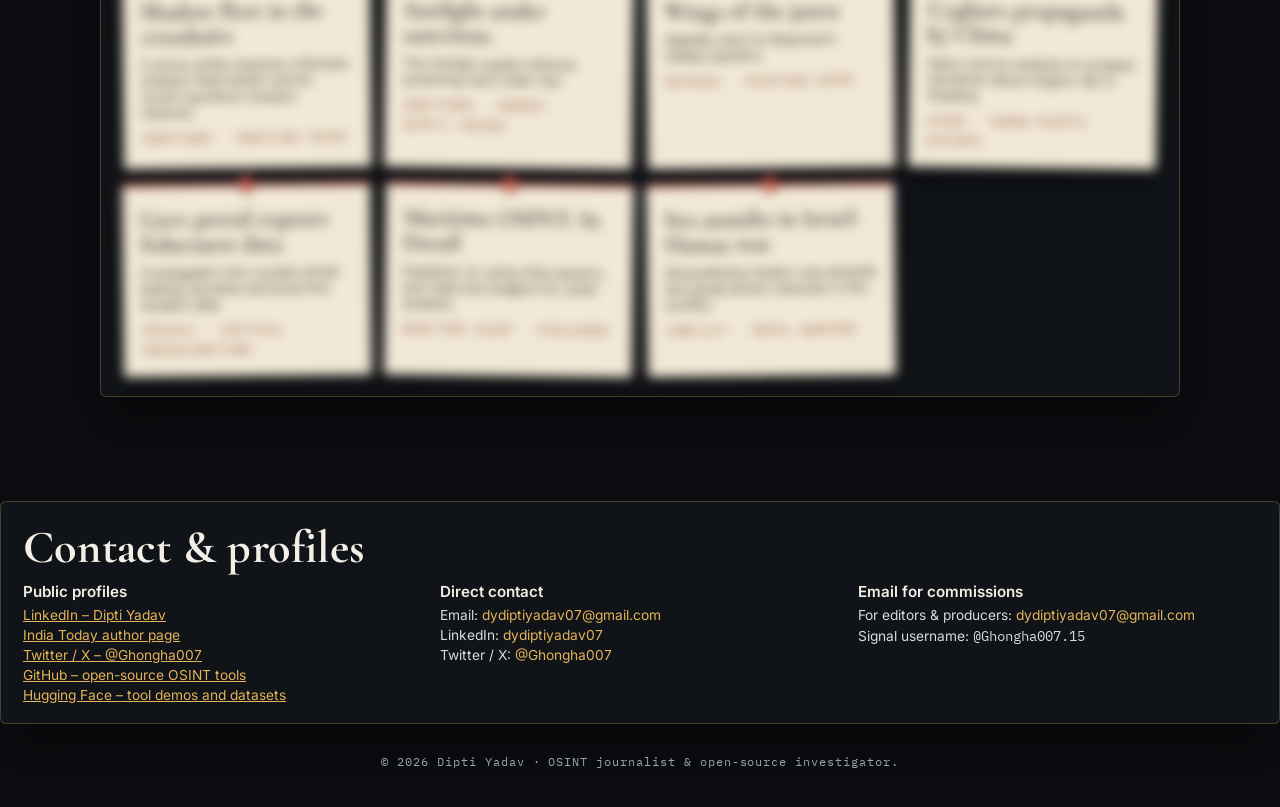
==== commit f63be681: "Link the Hugging Face demos and datasets Co-Authored-By: Claude Opus 5.5 <noreply@anthropic.com>" ====
--- a/index.html
+++ b/index.html
@@ -319,6 +319,7 @@
           <li><a href="https://www.indiatoday.in/author/dipti-yadav" target="_blank" rel="noopener noreferrer">India Today author page</a></li>
           <li><a href="https://x.com/Ghongha007" target="_blank" rel="noopener noreferrer">Twitter / X – @Ghongha007</a></li>
           <li><a href="https://github.com/Ghongha007" target="_blank" rel="noopener noreferrer">GitHub – open-source OSINT tools</a></li>
+          <li><a href="https://huggingface.co/Ghongha007" target="_blank" rel="noopener noreferrer">Hugging Face – tool demos and datasets</a></li>
         </ul>
       </div>
       <div class="contact-block">
